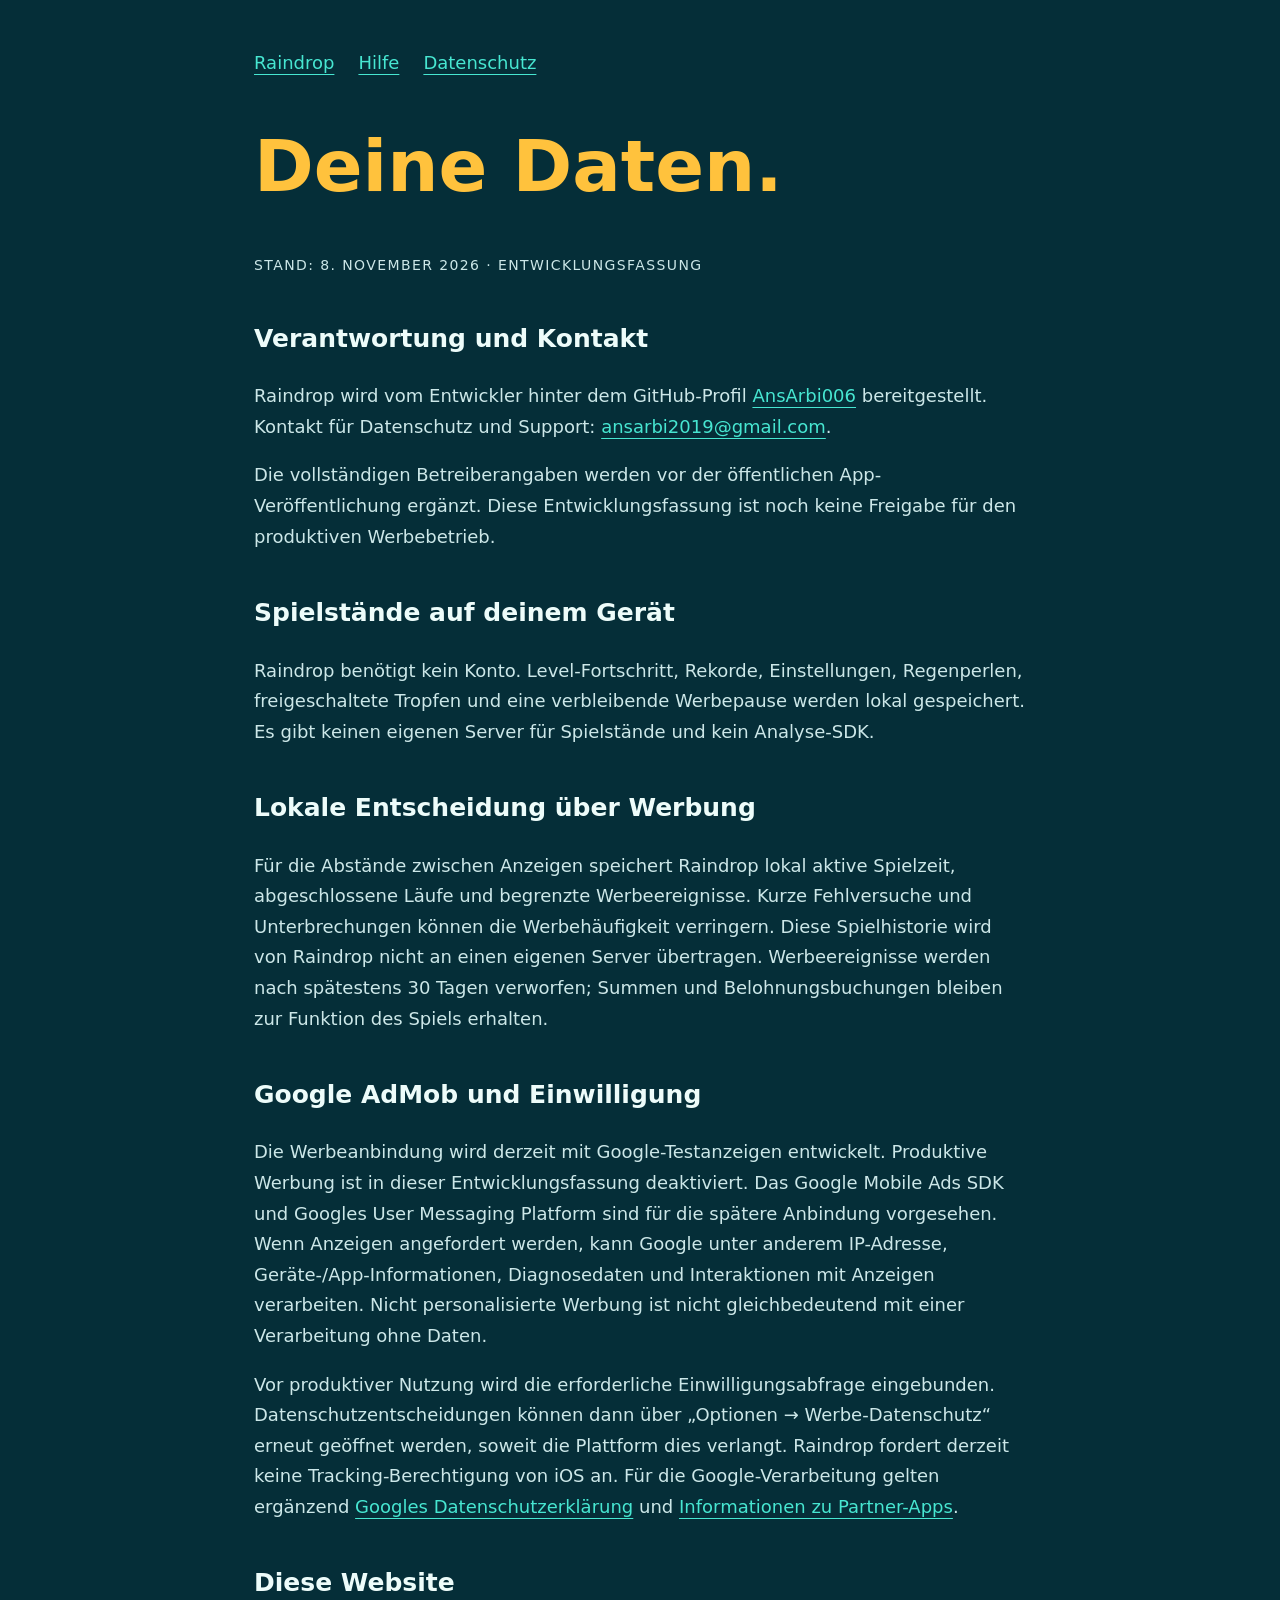
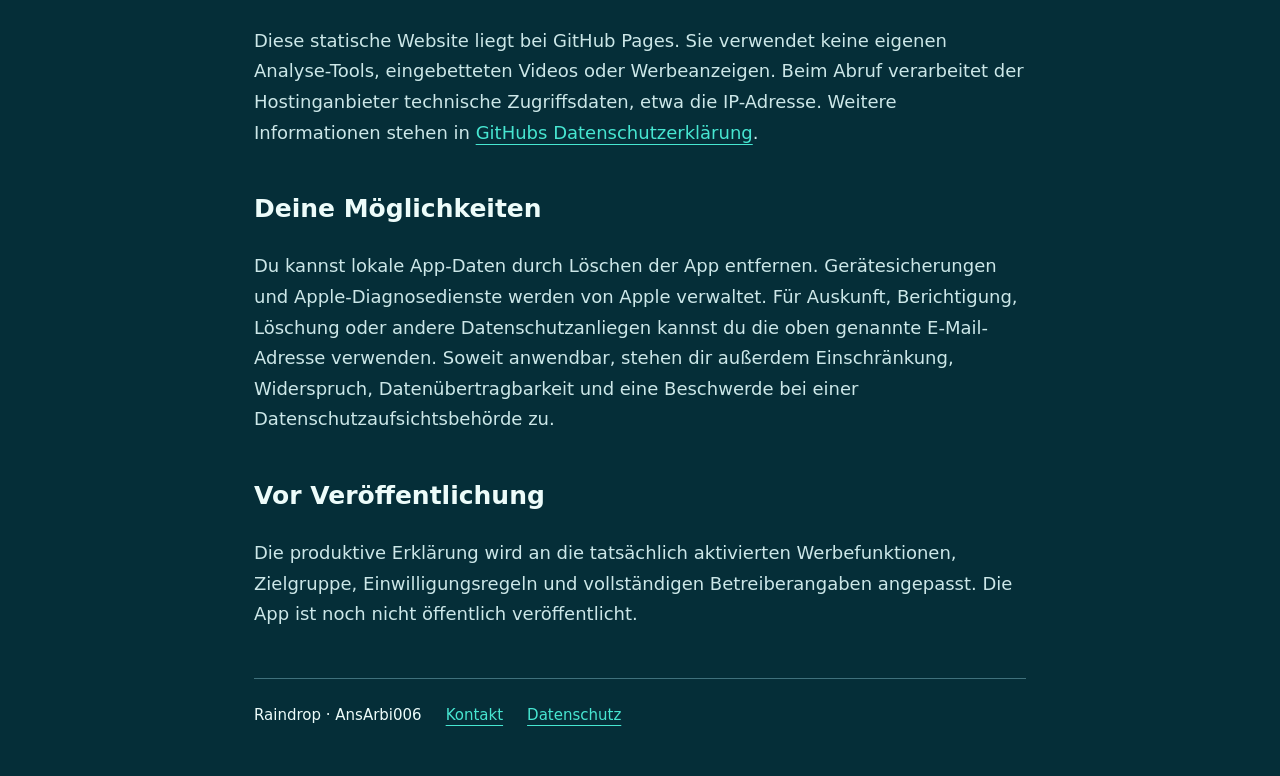
==== raindrop/privacy.html @ 7730ea32 "Add Raindrop information, support and draft privacy pages" ====
<!doctype html><html lang="de"><head><meta charset="utf-8"><meta name="viewport" content="width=device-width,initial-scale=1"><meta name="description" content="Raindrop – iPhone-Spiel. Informationen, Hilfe und Datenschutz."><title>Datenschutz · Raindrop</title><link rel="stylesheet" href="style.css"></head><body><main><nav aria-label="Navigation"><a href="./">Raindrop</a><a href="support.html">Hilfe</a><a href="privacy.html">Datenschutz</a></nav><h1>Deine Daten.</h1><p class="badge">Stand: 8. November 2026 · Entwicklungsfassung</p><h2>Verantwortung und Kontakt</h2><p>Raindrop wird vom Entwickler hinter dem GitHub-Profil <a href="https://github.com/AnsArbi006">AnsArbi006</a> bereitgestellt. Kontakt für Datenschutz und Support: <a href="mailto:ansarbi2019@gmail.com">ansarbi2019@gmail.com</a>.</p><p>Die vollständigen Betreiberangaben werden vor der öffentlichen App-Veröffentlichung ergänzt. Diese Entwicklungsfassung ist noch keine Freigabe für den produktiven Werbebetrieb.</p><h2>Spielstände auf deinem Gerät</h2><p>Raindrop benötigt kein Konto. Level-Fortschritt, Rekorde, Einstellungen, Regenperlen, freigeschaltete Tropfen und eine verbleibende Werbepause werden lokal gespeichert. Es gibt keinen eigenen Server für Spielstände und kein Analyse-SDK.</p><h2>Lokale Entscheidung über Werbung</h2><p>Für die Abstände zwischen Anzeigen speichert Raindrop lokal aktive Spielzeit, abgeschlossene Läufe und begrenzte Werbeereignisse. Kurze Fehlversuche und Unterbrechungen können die Werbehäufigkeit verringern. Diese Spielhistorie wird von Raindrop nicht an einen eigenen Server übertragen. Werbeereignisse werden nach spätestens 30 Tagen verworfen; Summen und Belohnungsbuchungen bleiben zur Funktion des Spiels erhalten.</p><h2>Google AdMob und Einwilligung</h2><p>Die Werbeanbindung wird derzeit mit Google-Testanzeigen entwickelt. Produktive Werbung ist in dieser Entwicklungsfassung deaktiviert. Das Google Mobile Ads SDK und Googles User Messaging Platform sind für die spätere Anbindung vorgesehen. Wenn Anzeigen angefordert werden, kann Google unter anderem IP-Adresse, Geräte-/App-Informationen, Diagnosedaten und Interaktionen mit Anzeigen verarbeiten. Nicht personalisierte Werbung ist nicht gleichbedeutend mit einer Verarbeitung ohne Daten.</p><p>Vor produktiver Nutzung wird die erforderliche Einwilligungsabfrage eingebunden. Datenschutzentscheidungen können dann über „Optionen → Werbe-Datenschutz“ erneut geöffnet werden, soweit die Plattform dies verlangt. Raindrop fordert derzeit keine Tracking-Berechtigung von iOS an. Für die Google-Verarbeitung gelten ergänzend <a href="https://policies.google.com/privacy">Googles Datenschutzerklärung</a> und <a href="https://policies.google.com/technologies/partner-sites">Informationen zu Partner-Apps</a>.</p><h2>Diese Website</h2><p>Diese statische Website liegt bei GitHub Pages. Sie verwendet keine eigenen Analyse-Tools, eingebetteten Videos oder Werbeanzeigen. Beim Abruf verarbeitet der Hostinganbieter technische Zugriffsdaten, etwa die IP-Adresse. Weitere Informationen stehen in <a href="https://docs.github.com/en/site-policy/privacy-policies/github-general-privacy-statement">GitHubs Datenschutzerklärung</a>.</p><h2>Deine Möglichkeiten</h2><p>Du kannst lokale App-Daten durch Löschen der App entfernen. Gerätesicherungen und Apple-Diagnosedienste werden von Apple verwaltet. Für Auskunft, Berichtigung, Löschung oder andere Datenschutzanliegen kannst du die oben genannte E-Mail-Adresse verwenden. Soweit anwendbar, stehen dir außerdem Einschränkung, Widerspruch, Datenübertragbarkeit und eine Beschwerde bei einer Datenschutzaufsichtsbehörde zu.</p><h2>Vor Veröffentlichung</h2><p>Die produktive Erklärung wird an die tatsächlich aktivierten Werbefunktionen, Zielgruppe, Einwilligungsregeln und vollständigen Betreiberangaben angepasst. Die App ist noch nicht öffentlich veröffentlicht.</p><footer><span>Raindrop · AnsArbi006</span><a href="mailto:ansarbi2019@gmail.com">Kontakt</a><a href="privacy.html">Datenschutz</a></footer></main></body></html>
---- raindrop/style.css ----
*{box-sizing:border-box}body{margin:0;background:#052e38;color:#edfcfa;font:18px/1.7 system-ui,sans-serif}main{max-width:820px;margin:auto;padding:48px 24px}nav,footer{display:flex;gap:24px;flex-wrap:wrap}a{color:#47e6d1;text-underline-offset:5px}h1{font-size:clamp(40px,8vw,72px);line-height:1.1;color:#ffc23d}h2{font-size:25px;margin-top:40px}p,li{color:#cce7e8}.hero{display:flex;align-items:center;gap:28px}.hero img{width:120px;height:120px;border-radius:28px}.badge{font-size:14px;letter-spacing:.1em;text-transform:uppercase}footer{border-top:1px solid #40717c;padding-top:24px;margin-top:48px;font-size:15px}a:focus-visible{outline:3px solid #ffc23d;outline-offset:5px}@media(max-width:460px){.hero{display:block}.hero img{width:88px;height:88px}main{padding:28px 20px}}
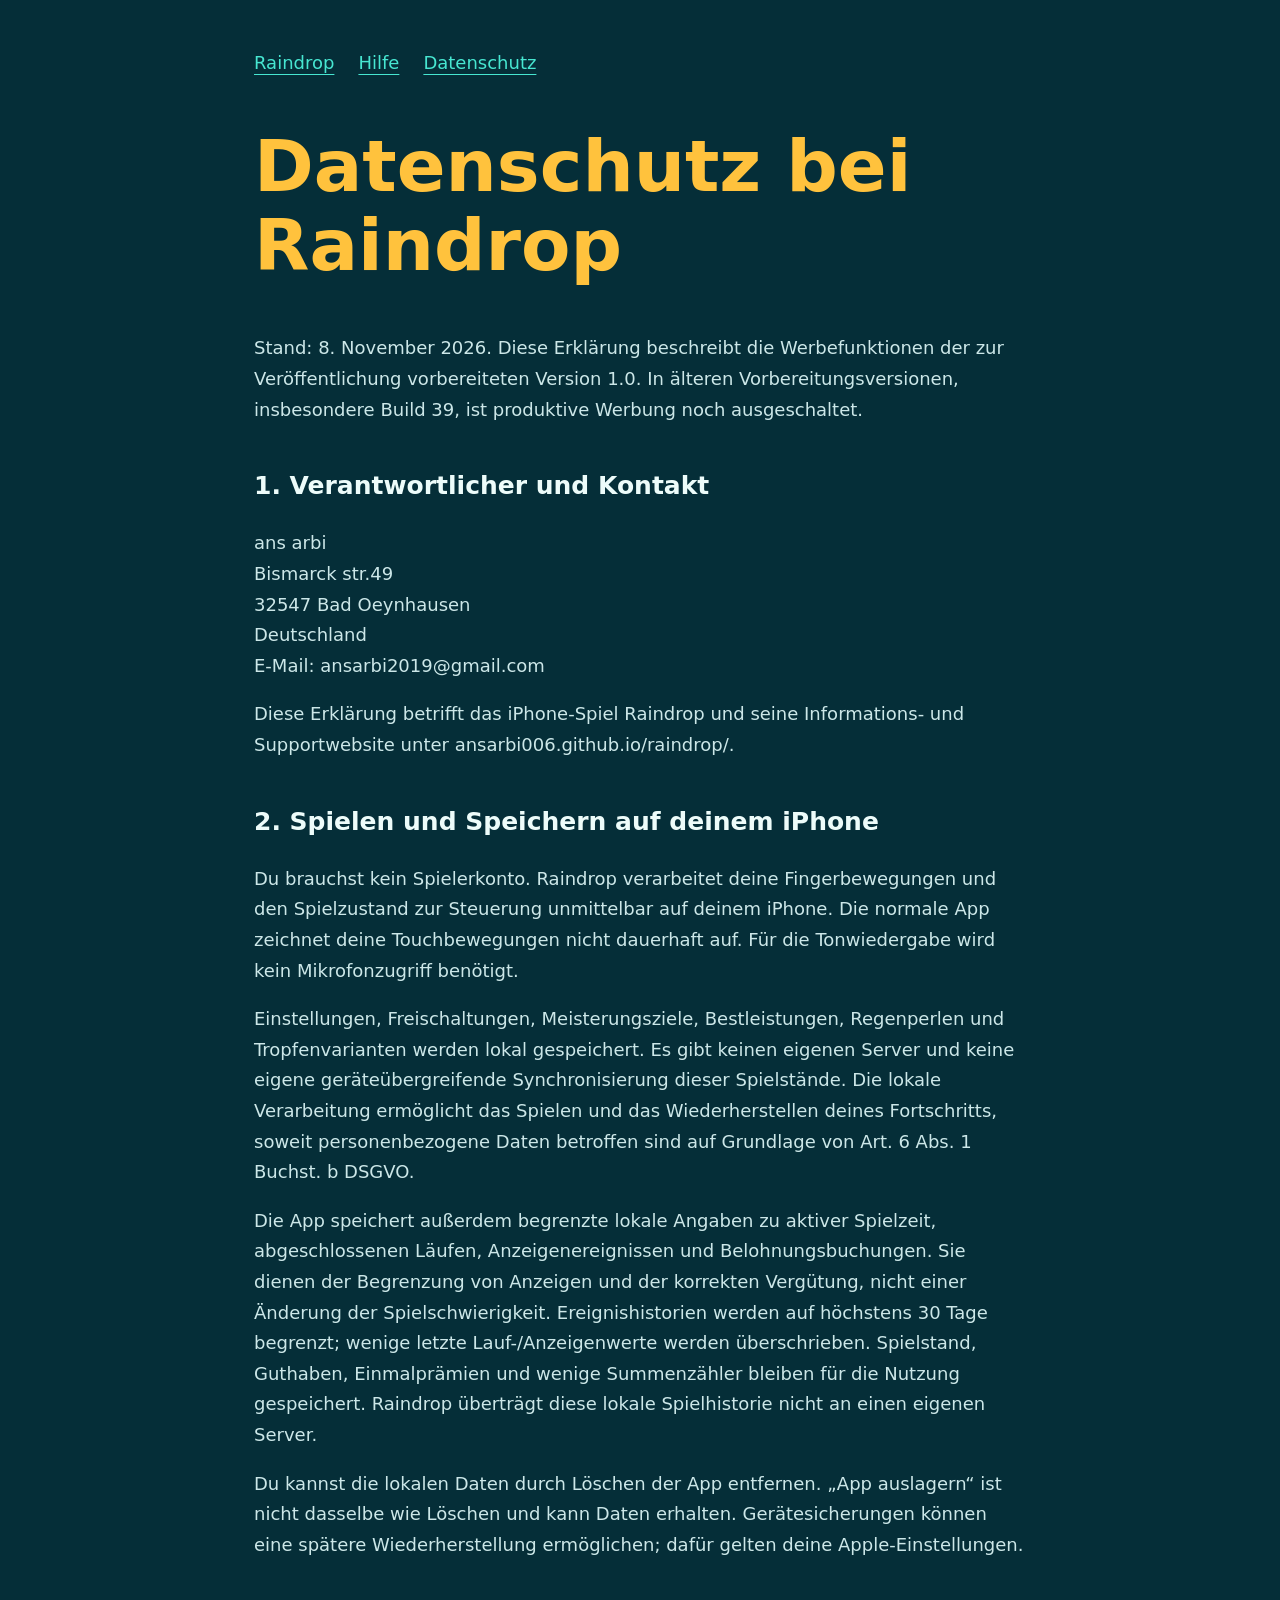
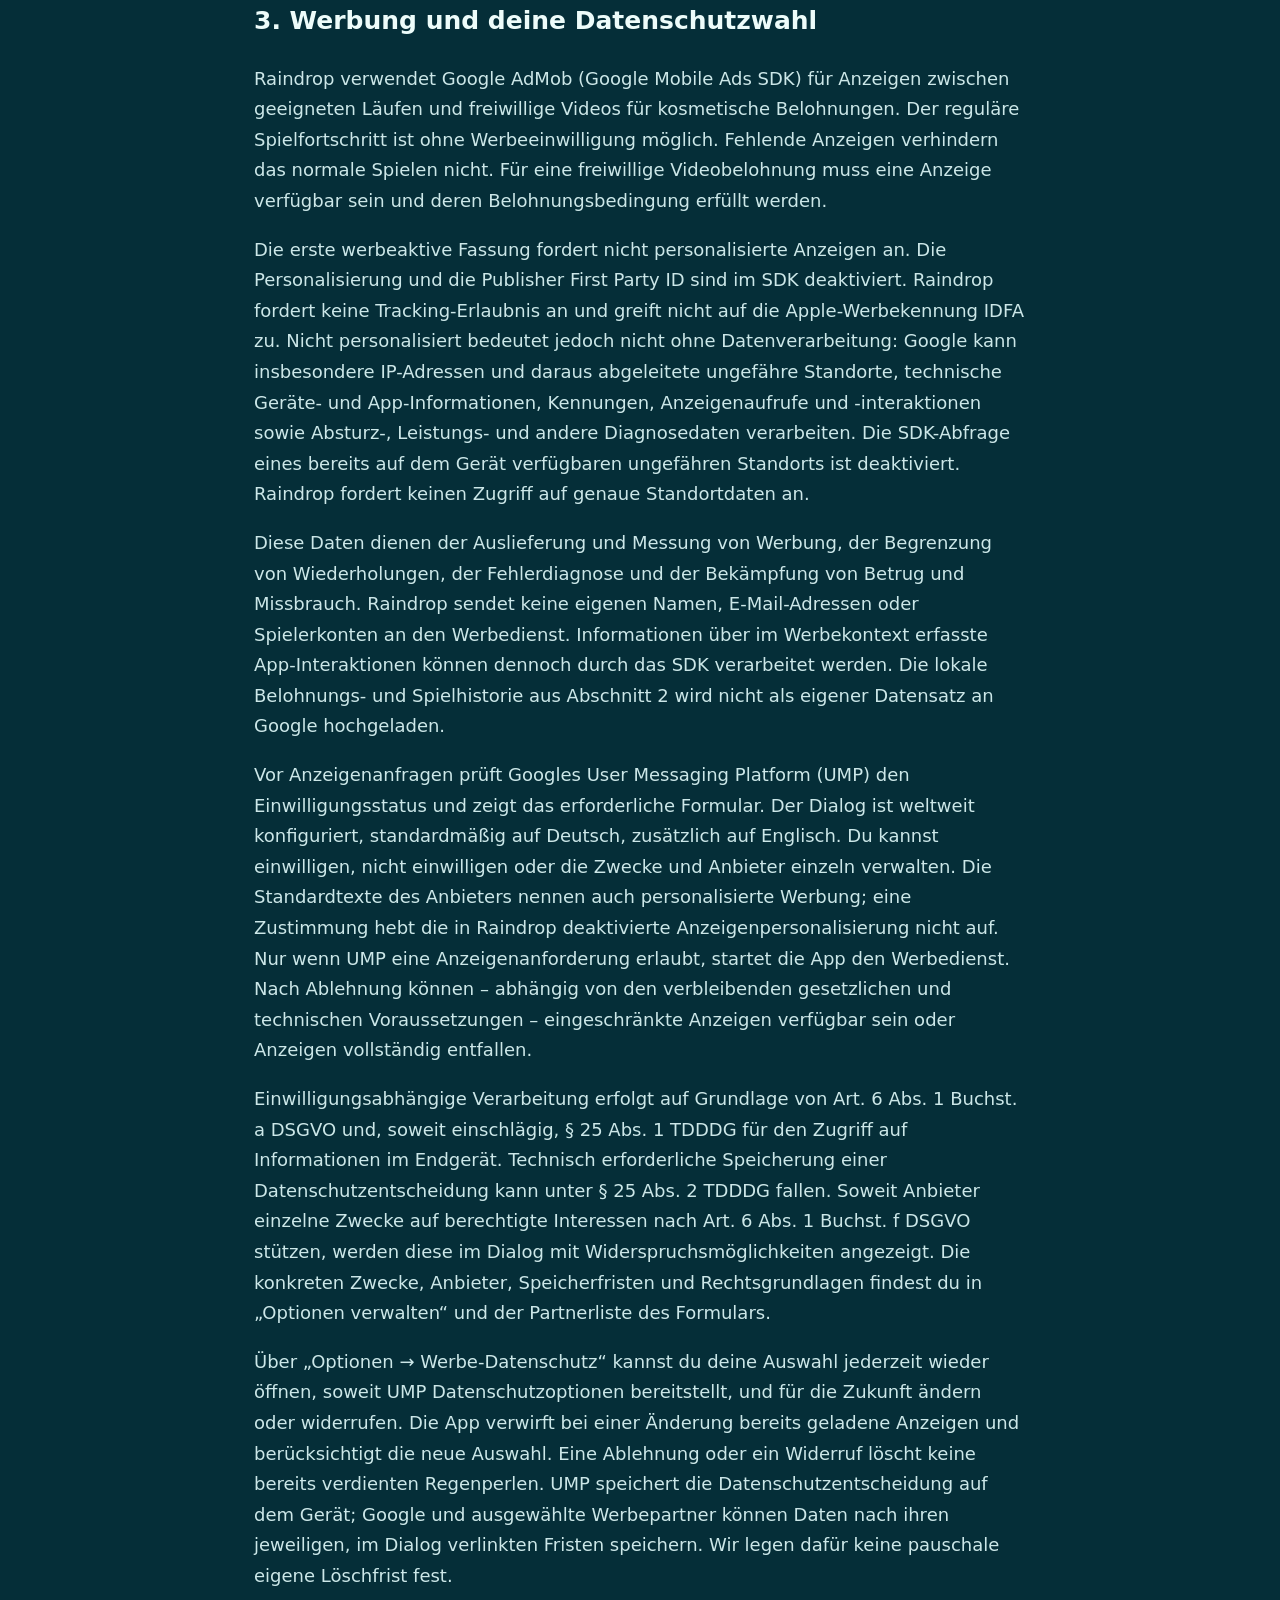
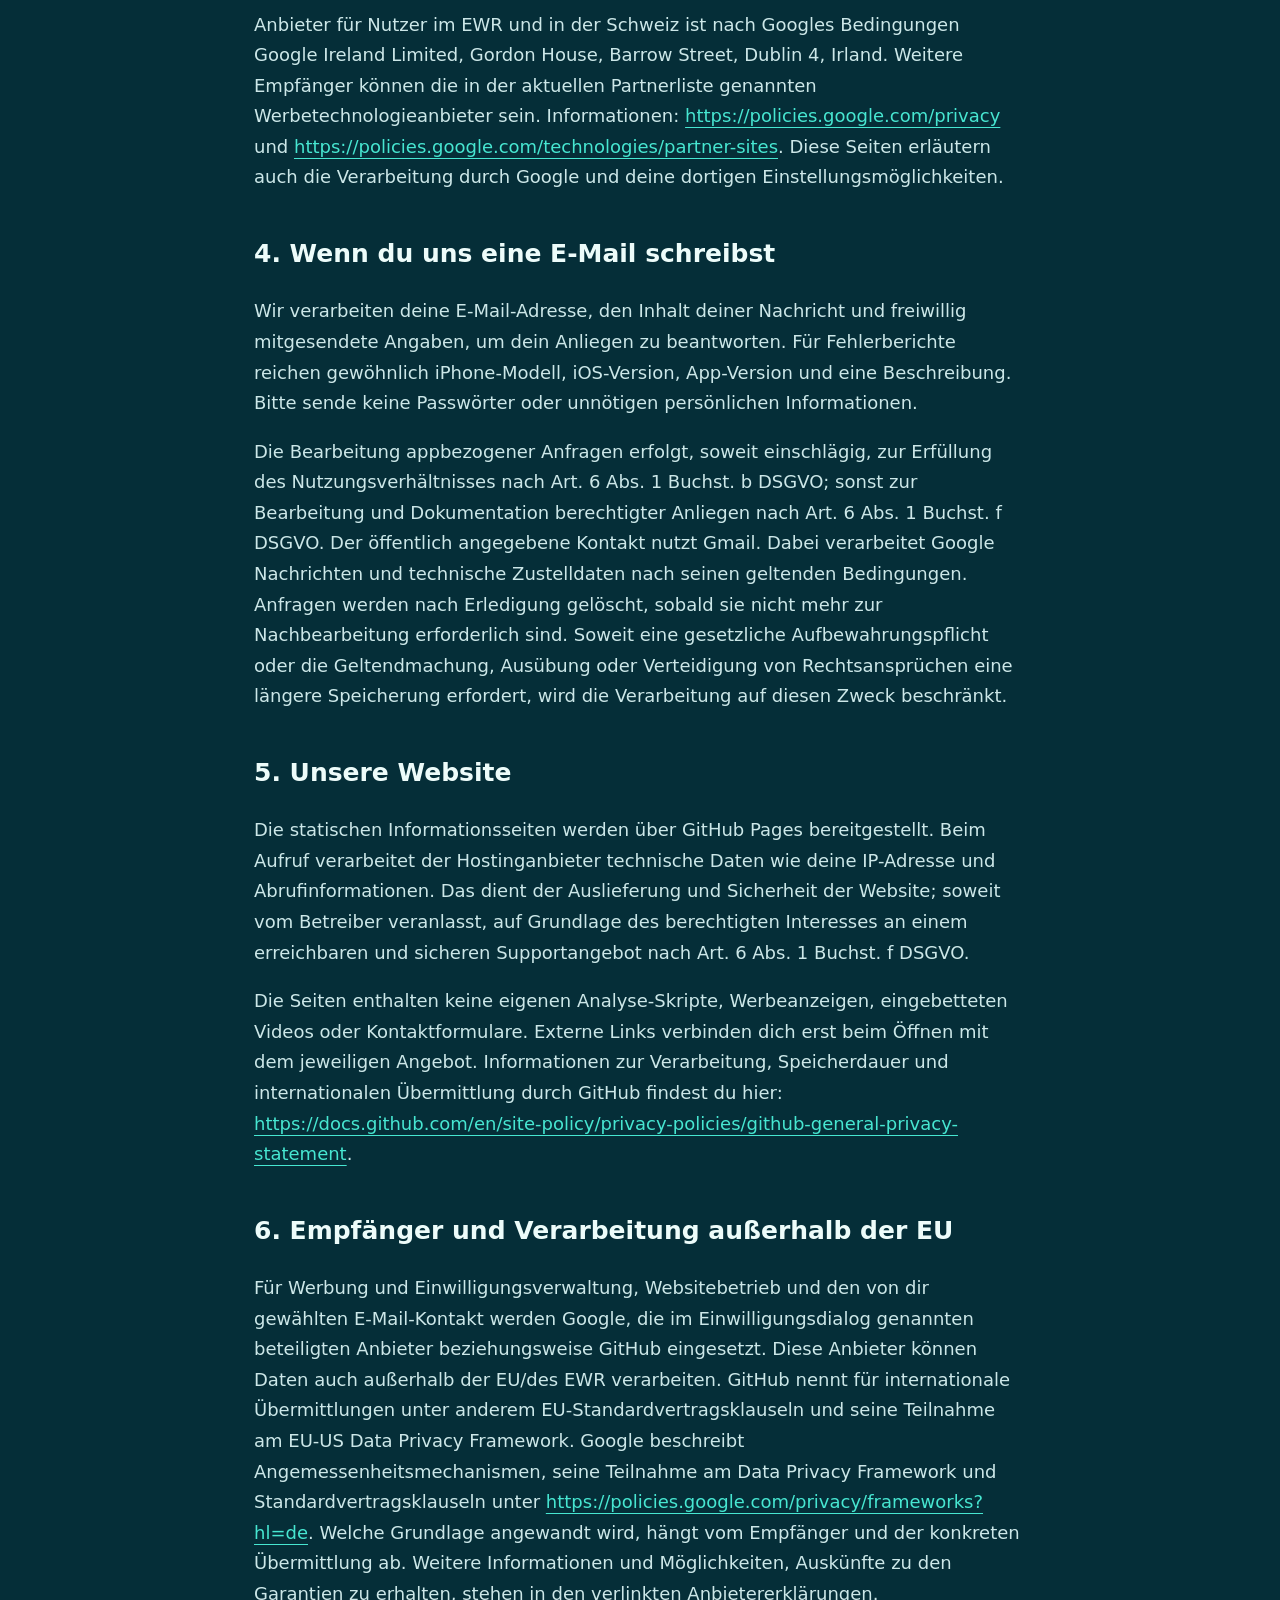
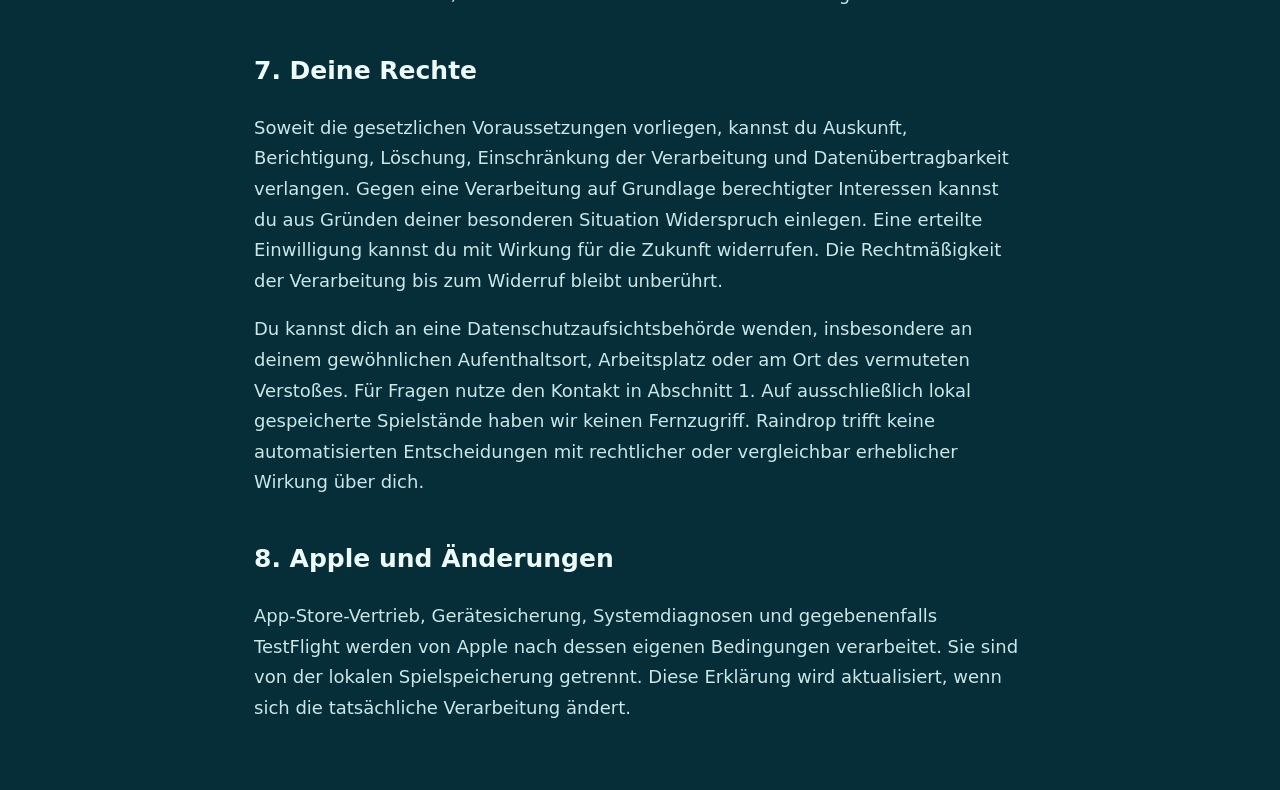
==== commit 7d6417ab: "Finalize Raindrop operator contact and advertising privacy information" ====
--- a/raindrop/privacy.html
+++ b/raindrop/privacy.html
@@ -1 +1,34 @@
-<!doctype html><html lang="de"><head><meta charset="utf-8"><meta name="viewport" content="width=device-width,initial-scale=1"><meta name="description" content="Raindrop – iPhone-Spiel. Informationen, Hilfe und Datenschutz."><title>Datenschutz · Raindrop</title><link rel="stylesheet" href="style.css"></head><body><main><nav aria-label="Navigation"><a href="./">Raindrop</a><a href="support.html">Hilfe</a><a href="privacy.html">Datenschutz</a></nav><h1>Deine Daten.</h1><p class="badge">Stand: 8. November 2026 · Entwicklungsfassung</p><h2>Verantwortung und Kontakt</h2><p>Raindrop wird vom Entwickler hinter dem GitHub-Profil <a href="https://github.com/AnsArbi006">AnsArbi006</a> bereitgestellt. Kontakt für Datenschutz und Support: <a href="mailto:ansarbi2019@gmail.com">ansarbi2019@gmail.com</a>.</p><p>Die vollständigen Betreiberangaben werden vor der öffentlichen App-Veröffentlichung ergänzt. Diese Entwicklungsfassung ist noch keine Freigabe für den produktiven Werbebetrieb.</p><h2>Spielstände auf deinem Gerät</h2><p>Raindrop benötigt kein Konto. Level-Fortschritt, Rekorde, Einstellungen, Regenperlen, freigeschaltete Tropfen und eine verbleibende Werbepause werden lokal gespeichert. Es gibt keinen eigenen Server für Spielstände und kein Analyse-SDK.</p><h2>Lokale Entscheidung über Werbung</h2><p>Für die Abstände zwischen Anzeigen speichert Raindrop lokal aktive Spielzeit, abgeschlossene Läufe und begrenzte Werbeereignisse. Kurze Fehlversuche und Unterbrechungen können die Werbehäufigkeit verringern. Diese Spielhistorie wird von Raindrop nicht an einen eigenen Server übertragen. Werbeereignisse werden nach spätestens 30 Tagen verworfen; Summen und Belohnungsbuchungen bleiben zur Funktion des Spiels erhalten.</p><h2>Google AdMob und Einwilligung</h2><p>Die Werbeanbindung wird derzeit mit Google-Testanzeigen entwickelt. Produktive Werbung ist in dieser Entwicklungsfassung deaktiviert. Das Google Mobile Ads SDK und Googles User Messaging Platform sind für die spätere Anbindung vorgesehen. Wenn Anzeigen angefordert werden, kann Google unter anderem IP-Adresse, Geräte-/App-Informationen, Diagnosedaten und Interaktionen mit Anzeigen verarbeiten. Nicht personalisierte Werbung ist nicht gleichbedeutend mit einer Verarbeitung ohne Daten.</p><p>Vor produktiver Nutzung wird die erforderliche Einwilligungsabfrage eingebunden. Datenschutzentscheidungen können dann über „Optionen → Werbe-Datenschutz“ erneut geöffnet werden, soweit die Plattform dies verlangt. Raindrop fordert derzeit keine Tracking-Berechtigung von iOS an. Für die Google-Verarbeitung gelten ergänzend <a href="https://policies.google.com/privacy">Googles Datenschutzerklärung</a> und <a href="https://policies.google.com/technologies/partner-sites">Informationen zu Partner-Apps</a>.</p><h2>Diese Website</h2><p>Diese statische Website liegt bei GitHub Pages. Sie verwendet keine eigenen Analyse-Tools, eingebetteten Videos oder Werbeanzeigen. Beim Abruf verarbeitet der Hostinganbieter technische Zugriffsdaten, etwa die IP-Adresse. Weitere Informationen stehen in <a href="https://docs.github.com/en/site-policy/privacy-policies/github-general-privacy-statement">GitHubs Datenschutzerklärung</a>.</p><h2>Deine Möglichkeiten</h2><p>Du kannst lokale App-Daten durch Löschen der App entfernen. Gerätesicherungen und Apple-Diagnosedienste werden von Apple verwaltet. Für Auskunft, Berichtigung, Löschung oder andere Datenschutzanliegen kannst du die oben genannte E-Mail-Adresse verwenden. Soweit anwendbar, stehen dir außerdem Einschränkung, Widerspruch, Datenübertragbarkeit und eine Beschwerde bei einer Datenschutzaufsichtsbehörde zu.</p><h2>Vor Veröffentlichung</h2><p>Die produktive Erklärung wird an die tatsächlich aktivierten Werbefunktionen, Zielgruppe, Einwilligungsregeln und vollständigen Betreiberangaben angepasst. Die App ist noch nicht öffentlich veröffentlicht.</p><footer><span>Raindrop · AnsArbi006</span><a href="mailto:ansarbi2019@gmail.com">Kontakt</a><a href="privacy.html">Datenschutz</a></footer></main></body></html>+<!doctype html>
+<html lang="de"><head><meta charset="utf-8"><meta name="viewport" content="width=device-width,initial-scale=1"><title>Datenschutz · Raindrop</title><link rel="stylesheet" href="style.css"></head><body><main><nav aria-label="Navigation"><a href="./">Raindrop</a><a href="support.html">Hilfe</a><a href="privacy.html">Datenschutz</a></nav>
+<h1>Datenschutz bei Raindrop</h1>
+<p>Stand: 8. November 2026. Diese Erklärung beschreibt die Werbefunktionen der zur Veröffentlichung vorbereiteten Version 1.0. In älteren Vorbereitungsversionen, insbesondere Build 39, ist produktive Werbung noch ausgeschaltet.</p>
+<h2>1. Verantwortlicher und Kontakt</h2>
+<p>ans arbi<br>Bismarck str.49<br>32547 Bad Oeynhausen<br>Deutschland<br>E-Mail: ansarbi2019@gmail.com</p>
+<p>Diese Erklärung betrifft das iPhone-Spiel Raindrop und seine Informations- und Supportwebsite unter ansarbi006.github.io/raindrop/.</p>
+<h2>2. Spielen und Speichern auf deinem iPhone</h2>
+<p>Du brauchst kein Spielerkonto. Raindrop verarbeitet deine Fingerbewegungen und den Spielzustand zur Steuerung unmittelbar auf deinem iPhone. Die normale App zeichnet deine Touchbewegungen nicht dauerhaft auf. Für die Tonwiedergabe wird kein Mikrofonzugriff benötigt.</p>
+<p>Einstellungen, Freischaltungen, Meisterungsziele, Bestleistungen, Regenperlen und Tropfenvarianten werden lokal gespeichert. Es gibt keinen eigenen Server und keine eigene geräteübergreifende Synchronisierung dieser Spielstände. Die lokale Verarbeitung ermöglicht das Spielen und das Wiederherstellen deines Fortschritts, soweit personenbezogene Daten betroffen sind auf Grundlage von Art. 6 Abs. 1 Buchst. b DSGVO.</p>
+<p>Die App speichert außerdem begrenzte lokale Angaben zu aktiver Spielzeit, abgeschlossenen Läufen, Anzeigenereignissen und Belohnungsbuchungen. Sie dienen der Begrenzung von Anzeigen und der korrekten Vergütung, nicht einer Änderung der Spielschwierigkeit. Ereignishistorien werden auf höchstens 30 Tage begrenzt; wenige letzte Lauf-/Anzeigenwerte werden überschrieben. Spielstand, Guthaben, Einmalprämien und wenige Summenzähler bleiben für die Nutzung gespeichert. Raindrop überträgt diese lokale Spielhistorie nicht an einen eigenen Server.</p>
+<p>Du kannst die lokalen Daten durch Löschen der App entfernen. „App auslagern“ ist nicht dasselbe wie Löschen und kann Daten erhalten. Gerätesicherungen können eine spätere Wiederherstellung ermöglichen; dafür gelten deine Apple-Einstellungen.</p>
+<h2>3. Werbung und deine Datenschutzwahl</h2>
+<p>Raindrop verwendet Google AdMob (Google Mobile Ads SDK) für Anzeigen zwischen geeigneten Läufen und freiwillige Videos für kosmetische Belohnungen. Der reguläre Spielfortschritt ist ohne Werbeeinwilligung möglich. Fehlende Anzeigen verhindern das normale Spielen nicht. Für eine freiwillige Videobelohnung muss eine Anzeige verfügbar sein und deren Belohnungsbedingung erfüllt werden.</p>
+<p>Die erste werbeaktive Fassung fordert nicht personalisierte Anzeigen an. Die Personalisierung und die Publisher First Party ID sind im SDK deaktiviert. Raindrop fordert keine Tracking-Erlaubnis an und greift nicht auf die Apple-Werbekennung IDFA zu. Nicht personalisiert bedeutet jedoch nicht ohne Datenverarbeitung: Google kann insbesondere IP-Adressen und daraus abgeleitete ungefähre Standorte, technische Geräte- und App-Informationen, Kennungen, Anzeigenaufrufe und -interaktionen sowie Absturz-, Leistungs- und andere Diagnosedaten verarbeiten. Die SDK-Abfrage eines bereits auf dem Gerät verfügbaren ungefähren Standorts ist deaktiviert. Raindrop fordert keinen Zugriff auf genaue Standortdaten an.</p>
+<p>Diese Daten dienen der Auslieferung und Messung von Werbung, der Begrenzung von Wiederholungen, der Fehlerdiagnose und der Bekämpfung von Betrug und Missbrauch. Raindrop sendet keine eigenen Namen, E-Mail-Adressen oder Spielerkonten an den Werbedienst. Informationen über im Werbekontext erfasste App-Interaktionen können dennoch durch das SDK verarbeitet werden. Die lokale Belohnungs- und Spielhistorie aus Abschnitt 2 wird nicht als eigener Datensatz an Google hochgeladen.</p>
+<p>Vor Anzeigenanfragen prüft Googles User Messaging Platform (UMP) den Einwilligungsstatus und zeigt das erforderliche Formular. Der Dialog ist weltweit konfiguriert, standardmäßig auf Deutsch, zusätzlich auf Englisch. Du kannst einwilligen, nicht einwilligen oder die Zwecke und Anbieter einzeln verwalten. Die Standardtexte des Anbieters nennen auch personalisierte Werbung; eine Zustimmung hebt die in Raindrop deaktivierte Anzeigenpersonalisierung nicht auf. Nur wenn UMP eine Anzeigenanforderung erlaubt, startet die App den Werbedienst. Nach Ablehnung können – abhängig von den verbleibenden gesetzlichen und technischen Voraussetzungen – eingeschränkte Anzeigen verfügbar sein oder Anzeigen vollständig entfallen.</p>
+<p>Einwilligungsabhängige Verarbeitung erfolgt auf Grundlage von Art. 6 Abs. 1 Buchst. a DSGVO und, soweit einschlägig, § 25 Abs. 1 TDDDG für den Zugriff auf Informationen im Endgerät. Technisch erforderliche Speicherung einer Datenschutzentscheidung kann unter § 25 Abs. 2 TDDDG fallen. Soweit Anbieter einzelne Zwecke auf berechtigte Interessen nach Art. 6 Abs. 1 Buchst. f DSGVO stützen, werden diese im Dialog mit Widerspruchsmöglichkeiten angezeigt. Die konkreten Zwecke, Anbieter, Speicherfristen und Rechtsgrundlagen findest du in „Optionen verwalten“ und der Partnerliste des Formulars.</p>
+<p>Über „Optionen → Werbe-Datenschutz“ kannst du deine Auswahl jederzeit wieder öffnen, soweit UMP Datenschutzoptionen bereitstellt, und für die Zukunft ändern oder widerrufen. Die App verwirft bei einer Änderung bereits geladene Anzeigen und berücksichtigt die neue Auswahl. Eine Ablehnung oder ein Widerruf löscht keine bereits verdienten Regenperlen. UMP speichert die Datenschutzentscheidung auf dem Gerät; Google und ausgewählte Werbepartner können Daten nach ihren jeweiligen, im Dialog verlinkten Fristen speichern. Wir legen dafür keine pauschale eigene Löschfrist fest.</p>
+<p>Anbieter für Nutzer im EWR und in der Schweiz ist nach Googles Bedingungen Google Ireland Limited, Gordon House, Barrow Street, Dublin 4, Irland. Weitere Empfänger können die in der aktuellen Partnerliste genannten Werbetechnologieanbieter sein. Informationen: <a href="https://policies.google.com/privacy">https://policies.google.com/privacy</a> und <a href="https://policies.google.com/technologies/partner-sites">https://policies.google.com/technologies/partner-sites</a>. Diese Seiten erläutern auch die Verarbeitung durch Google und deine dortigen Einstellungsmöglichkeiten.</p>
+<h2>4. Wenn du uns eine E-Mail schreibst</h2>
+<p>Wir verarbeiten deine E-Mail-Adresse, den Inhalt deiner Nachricht und freiwillig mitgesendete Angaben, um dein Anliegen zu beantworten. Für Fehlerberichte reichen gewöhnlich iPhone-Modell, iOS-Version, App-Version und eine Beschreibung. Bitte sende keine Passwörter oder unnötigen persönlichen Informationen.</p>
+<p>Die Bearbeitung appbezogener Anfragen erfolgt, soweit einschlägig, zur Erfüllung des Nutzungsverhältnisses nach Art. 6 Abs. 1 Buchst. b DSGVO; sonst zur Bearbeitung und Dokumentation berechtigter Anliegen nach Art. 6 Abs. 1 Buchst. f DSGVO. Der öffentlich angegebene Kontakt nutzt Gmail. Dabei verarbeitet Google Nachrichten und technische Zustelldaten nach seinen geltenden Bedingungen. Anfragen werden nach Erledigung gelöscht, sobald sie nicht mehr zur Nachbearbeitung erforderlich sind. Soweit eine gesetzliche Aufbewahrungspflicht oder die Geltendmachung, Ausübung oder Verteidigung von Rechtsansprüchen eine längere Speicherung erfordert, wird die Verarbeitung auf diesen Zweck beschränkt.</p>
+<h2>5. Unsere Website</h2>
+<p>Die statischen Informationsseiten werden über GitHub Pages bereitgestellt. Beim Aufruf verarbeitet der Hostinganbieter technische Daten wie deine IP-Adresse und Abrufinformationen. Das dient der Auslieferung und Sicherheit der Website; soweit vom Betreiber veranlasst, auf Grundlage des berechtigten Interesses an einem erreichbaren und sicheren Supportangebot nach Art. 6 Abs. 1 Buchst. f DSGVO.</p>
+<p>Die Seiten enthalten keine eigenen Analyse-Skripte, Werbeanzeigen, eingebetteten Videos oder Kontaktformulare. Externe Links verbinden dich erst beim Öffnen mit dem jeweiligen Angebot. Informationen zur Verarbeitung, Speicherdauer und internationalen Übermittlung durch GitHub findest du hier: <a href="https://docs.github.com/en/site-policy/privacy-policies/github-general-privacy-statement">https://docs.github.com/en/site-policy/privacy-policies/github-general-privacy-statement</a>.</p>
+<h2>6. Empfänger und Verarbeitung außerhalb der EU</h2>
+<p>Für Werbung und Einwilligungsverwaltung, Websitebetrieb und den von dir gewählten E-Mail-Kontakt werden Google, die im Einwilligungsdialog genannten beteiligten Anbieter beziehungsweise GitHub eingesetzt. Diese Anbieter können Daten auch außerhalb der EU/des EWR verarbeiten. GitHub nennt für internationale Übermittlungen unter anderem EU-Standardvertragsklauseln und seine Teilnahme am EU-US Data Privacy Framework. Google beschreibt Angemessenheitsmechanismen, seine Teilnahme am Data Privacy Framework und Standardvertragsklauseln unter <a href="https://policies.google.com/privacy/frameworks?hl=de">https://policies.google.com/privacy/frameworks?hl=de</a>. Welche Grundlage angewandt wird, hängt vom Empfänger und der konkreten Übermittlung ab. Weitere Informationen und Möglichkeiten, Auskünfte zu den Garantien zu erhalten, stehen in den verlinkten Anbietererklärungen.</p>
+<h2>7. Deine Rechte</h2>
+<p>Soweit die gesetzlichen Voraussetzungen vorliegen, kannst du Auskunft, Berichtigung, Löschung, Einschränkung der Verarbeitung und Datenübertragbarkeit verlangen. Gegen eine Verarbeitung auf Grundlage berechtigter Interessen kannst du aus Gründen deiner besonderen Situation Widerspruch einlegen. Eine erteilte Einwilligung kannst du mit Wirkung für die Zukunft widerrufen. Die Rechtmäßigkeit der Verarbeitung bis zum Widerruf bleibt unberührt.</p>
+<p>Du kannst dich an eine Datenschutzaufsichtsbehörde wenden, insbesondere an deinem gewöhnlichen Aufenthaltsort, Arbeitsplatz oder am Ort des vermuteten Verstoßes. Für Fragen nutze den Kontakt in Abschnitt 1. Auf ausschließlich lokal gespeicherte Spielstände haben wir keinen Fernzugriff. Raindrop trifft keine automatisierten Entscheidungen mit rechtlicher oder vergleichbar erheblicher Wirkung über dich.</p>
+<h2>8. Apple und Änderungen</h2>
+<p>App-Store-Vertrieb, Gerätesicherung, Systemdiagnosen und gegebenenfalls TestFlight werden von Apple nach dessen eigenen Bedingungen verarbeitet. Sie sind von der lokalen Spielspeicherung getrennt. Diese Erklärung wird aktualisiert, wenn sich die tatsächliche Verarbeitung ändert.</p>
+</main></body></html>
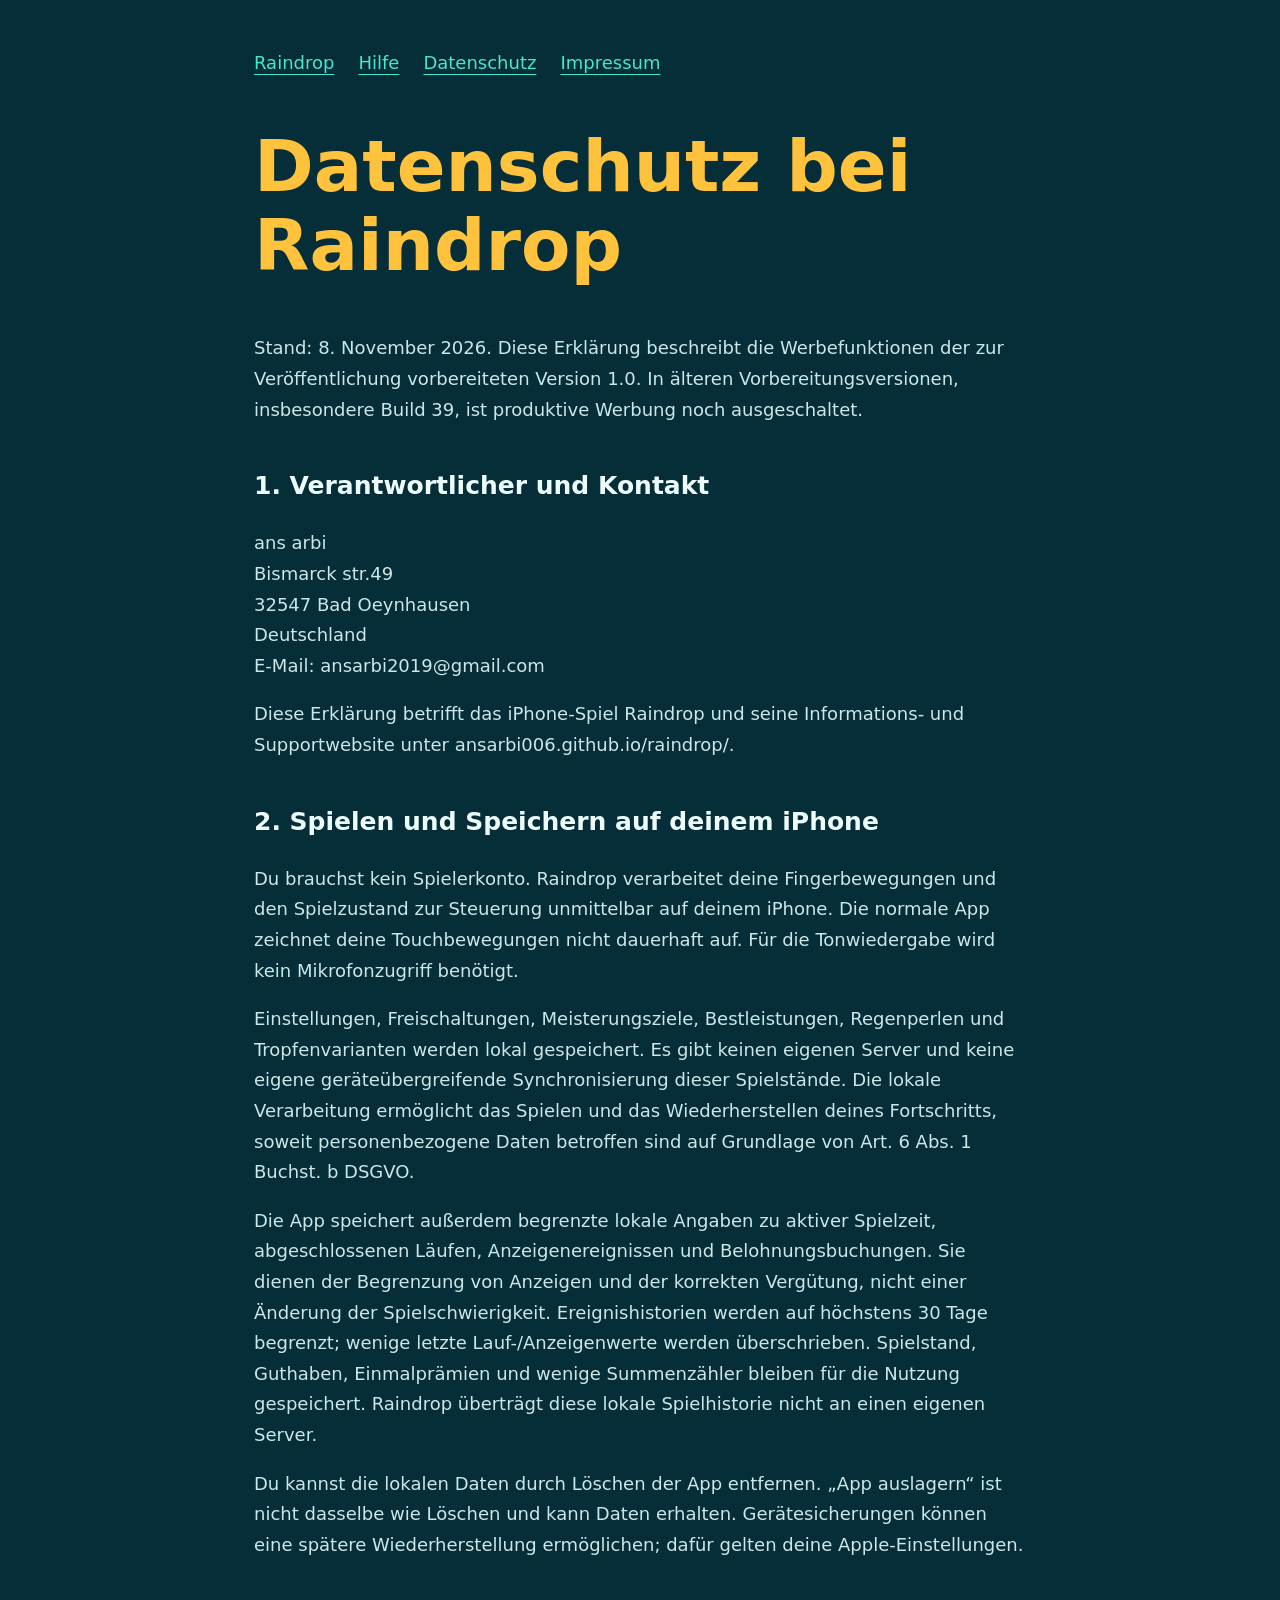
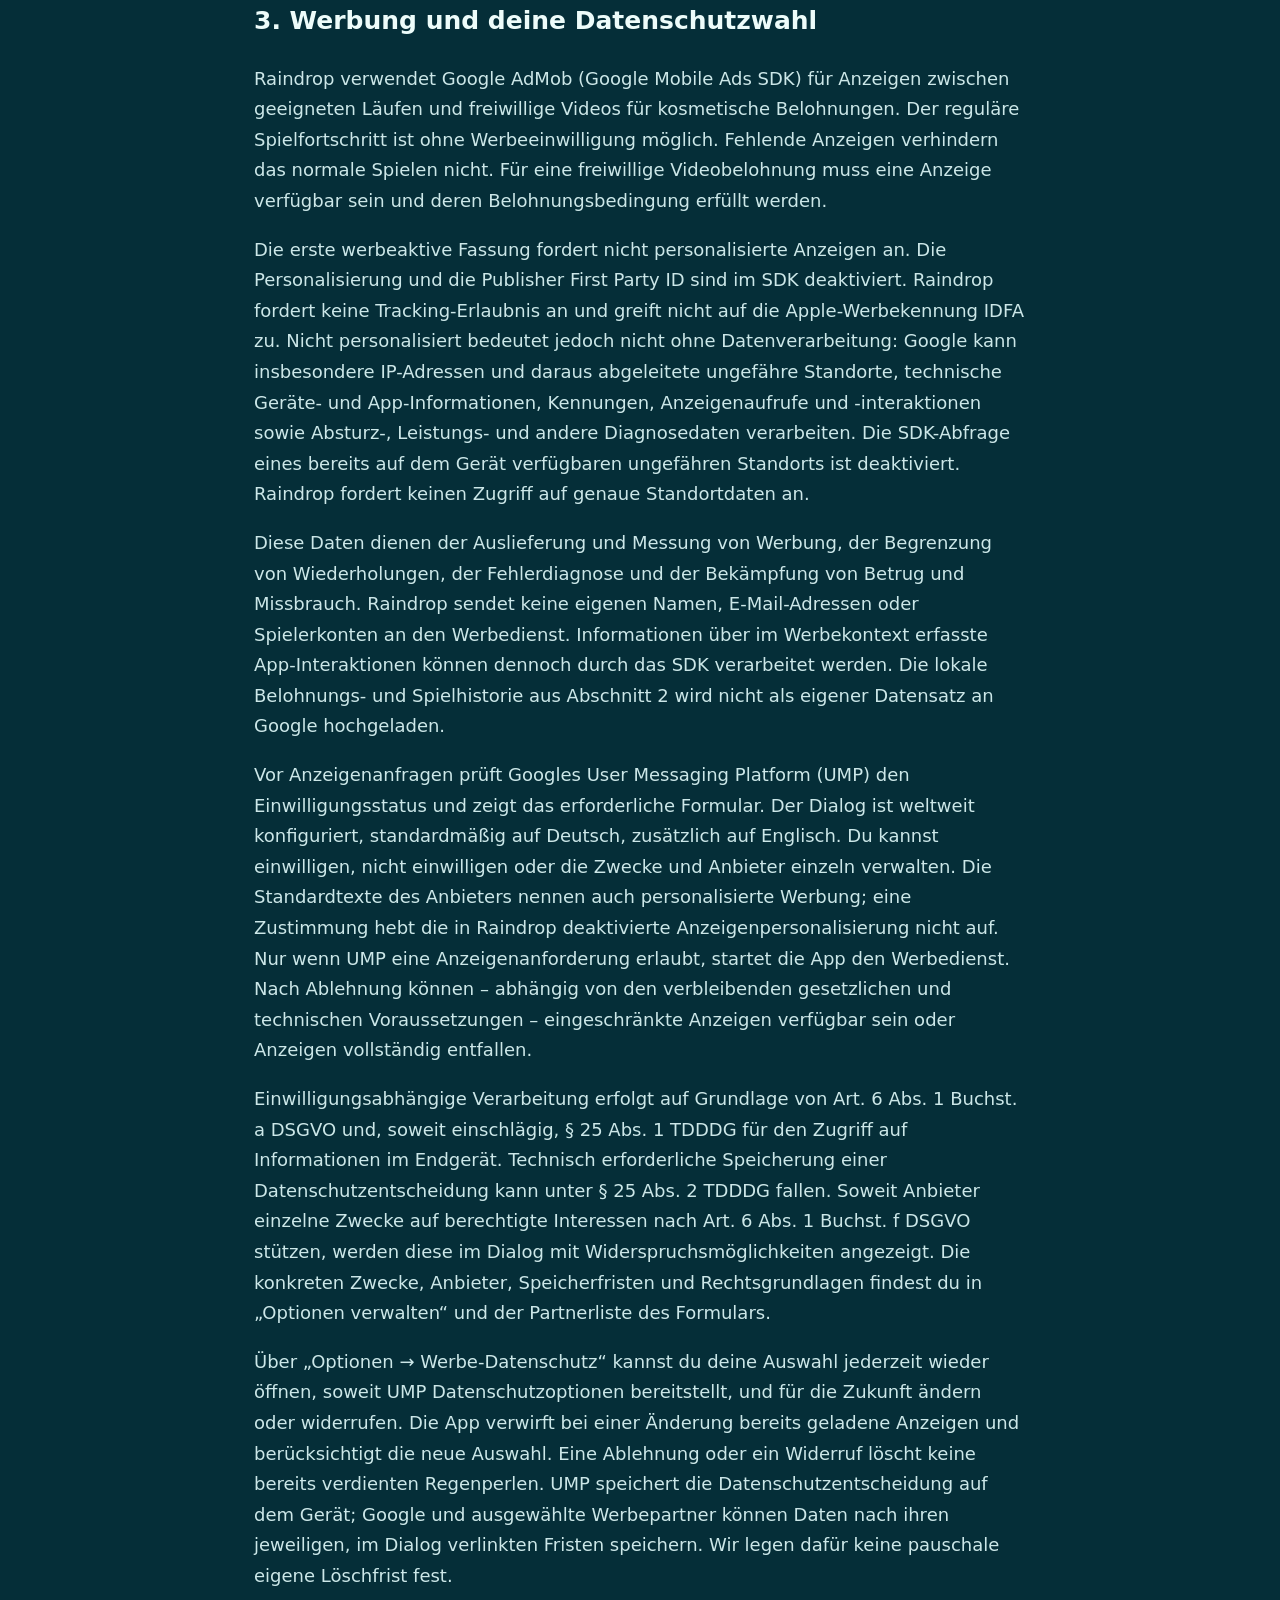
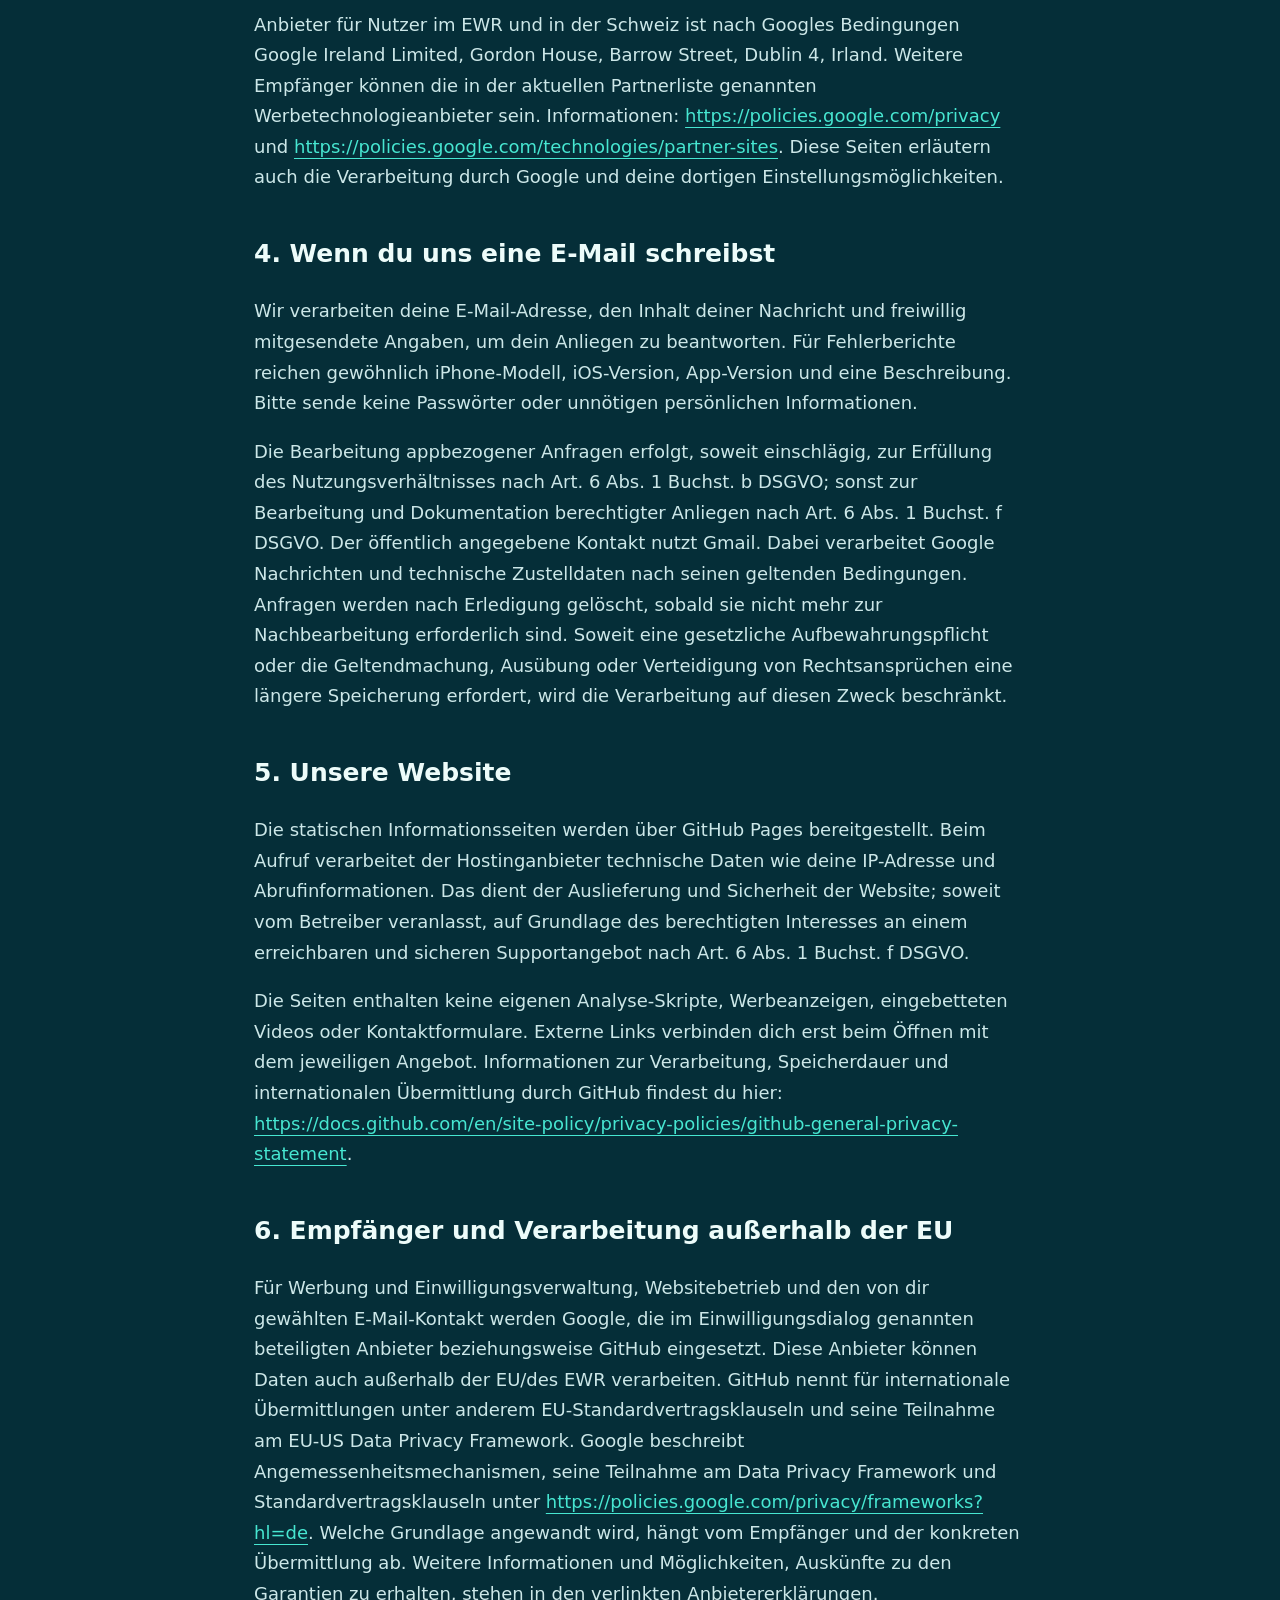
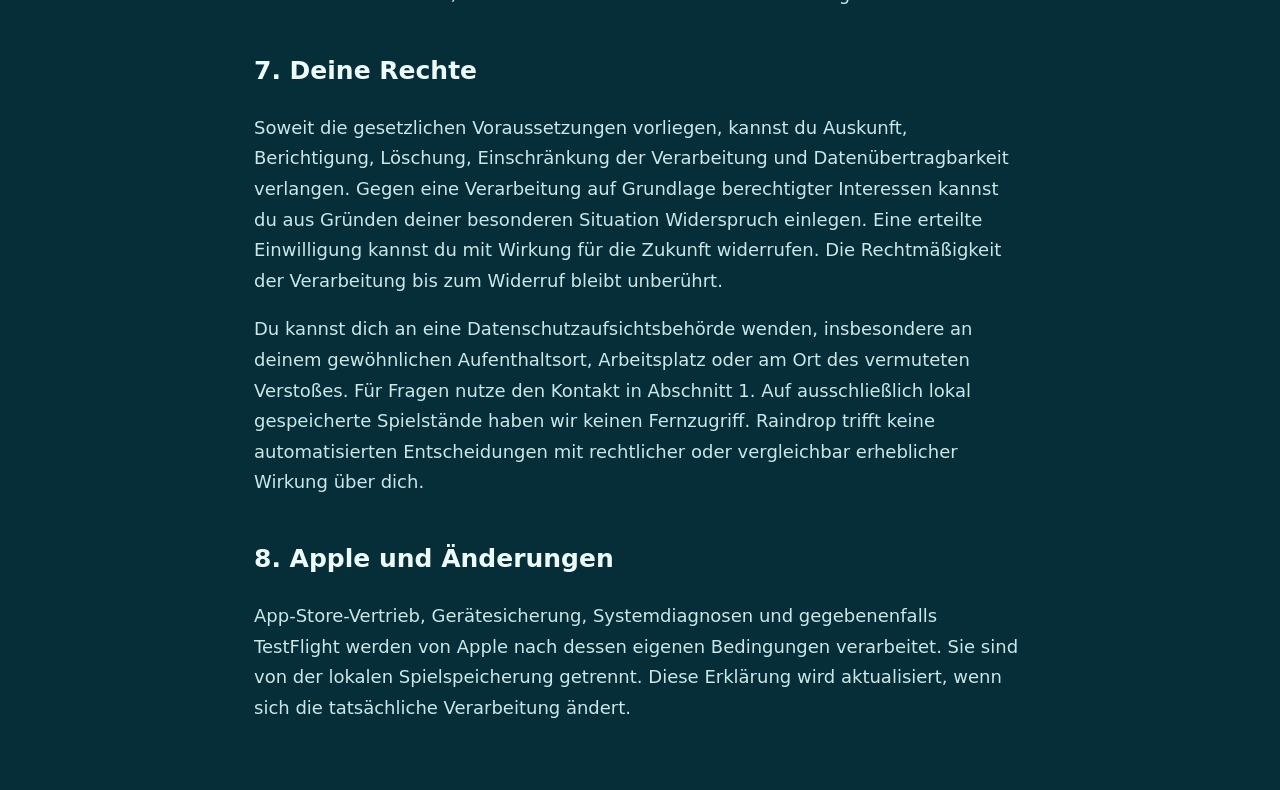
==== commit 242325f3: "Add directly accessible Raindrop operator information" ====
--- a/raindrop/privacy.html
+++ b/raindrop/privacy.html
@@ -1,5 +1,5 @@
 <!doctype html>
-<html lang="de"><head><meta charset="utf-8"><meta name="viewport" content="width=device-width,initial-scale=1"><title>Datenschutz · Raindrop</title><link rel="stylesheet" href="style.css"></head><body><main><nav aria-label="Navigation"><a href="./">Raindrop</a><a href="support.html">Hilfe</a><a href="privacy.html">Datenschutz</a></nav>
+<html lang="de"><head><meta charset="utf-8"><meta name="viewport" content="width=device-width,initial-scale=1"><title>Datenschutz · Raindrop</title><link rel="stylesheet" href="style.css"></head><body><main><nav aria-label="Navigation"><a href="./">Raindrop</a><a href="support.html">Hilfe</a><a href="privacy.html">Datenschutz</a><a href="impressum.html">Impressum</a></nav>
 <h1>Datenschutz bei Raindrop</h1>
 <p>Stand: 8. November 2026. Diese Erklärung beschreibt die Werbefunktionen der zur Veröffentlichung vorbereiteten Version 1.0. In älteren Vorbereitungsversionen, insbesondere Build 39, ist produktive Werbung noch ausgeschaltet.</p>
 <h2>1. Verantwortlicher und Kontakt</h2>
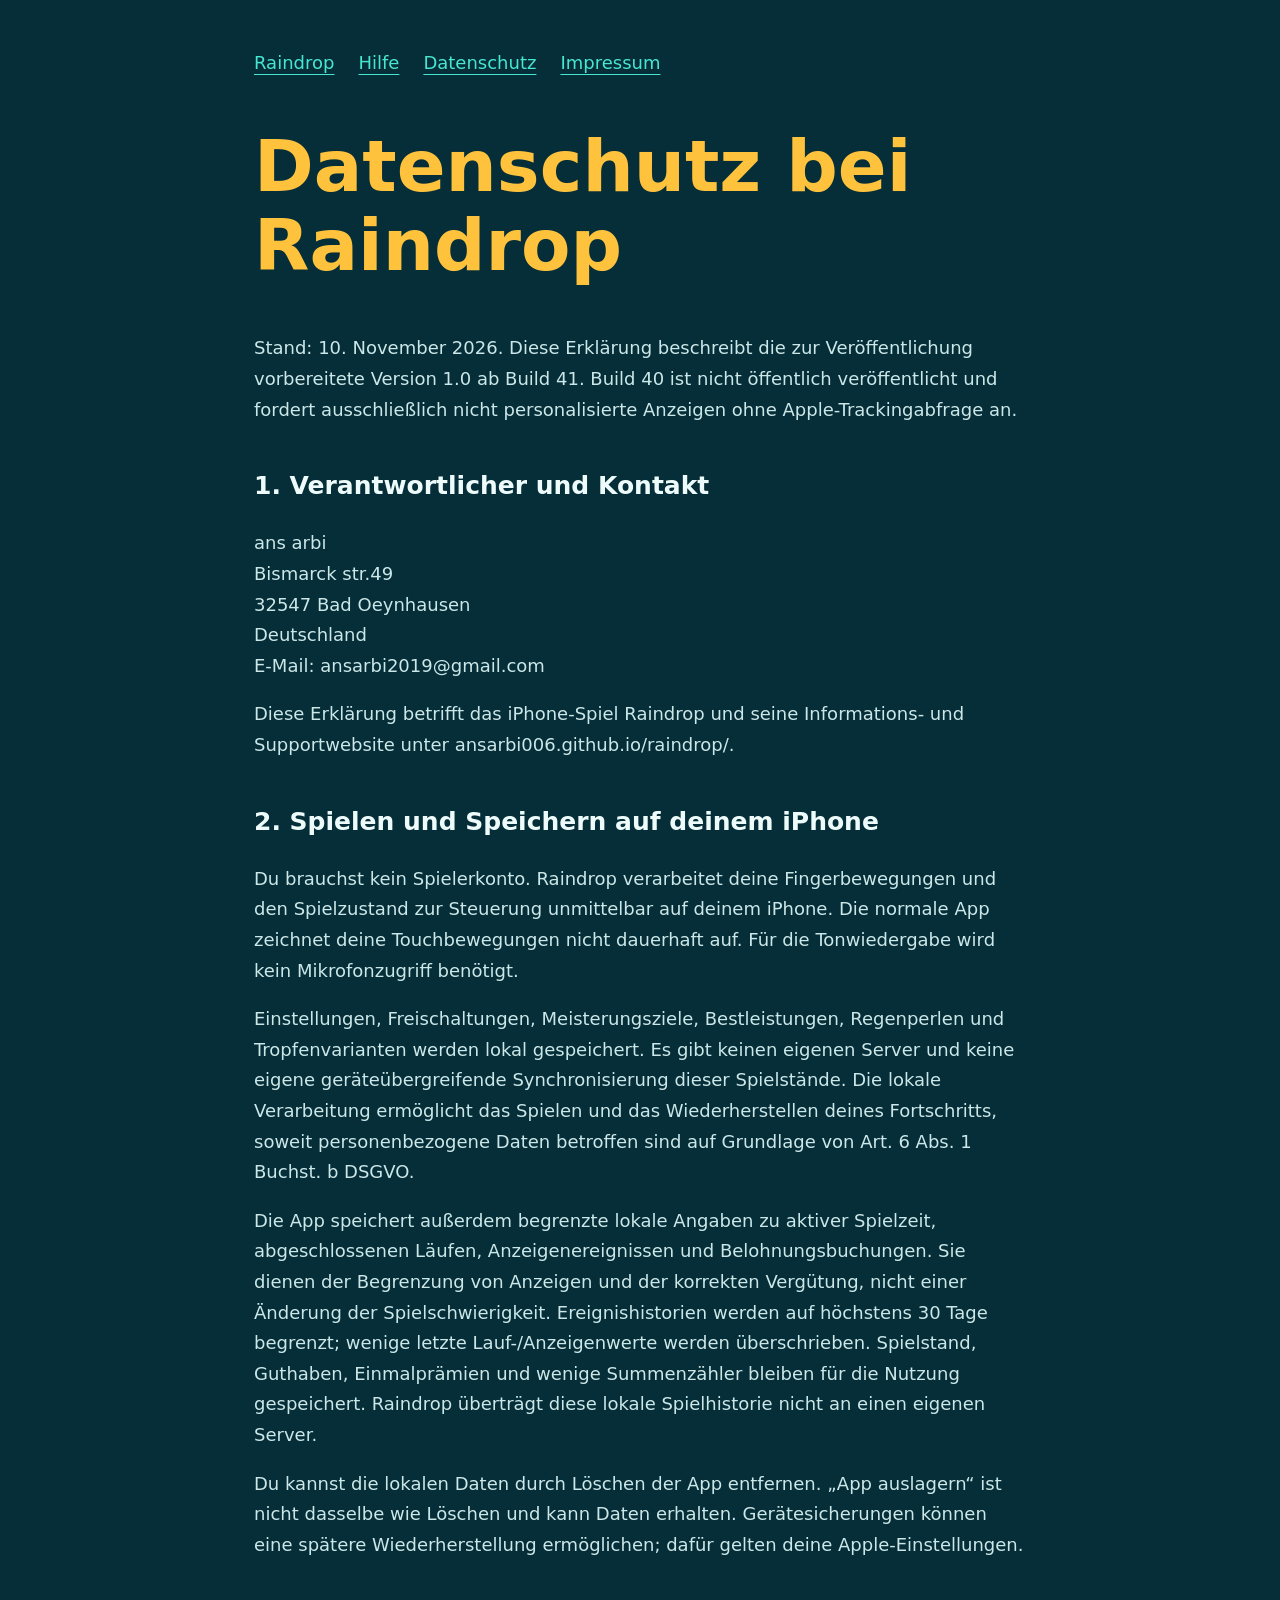
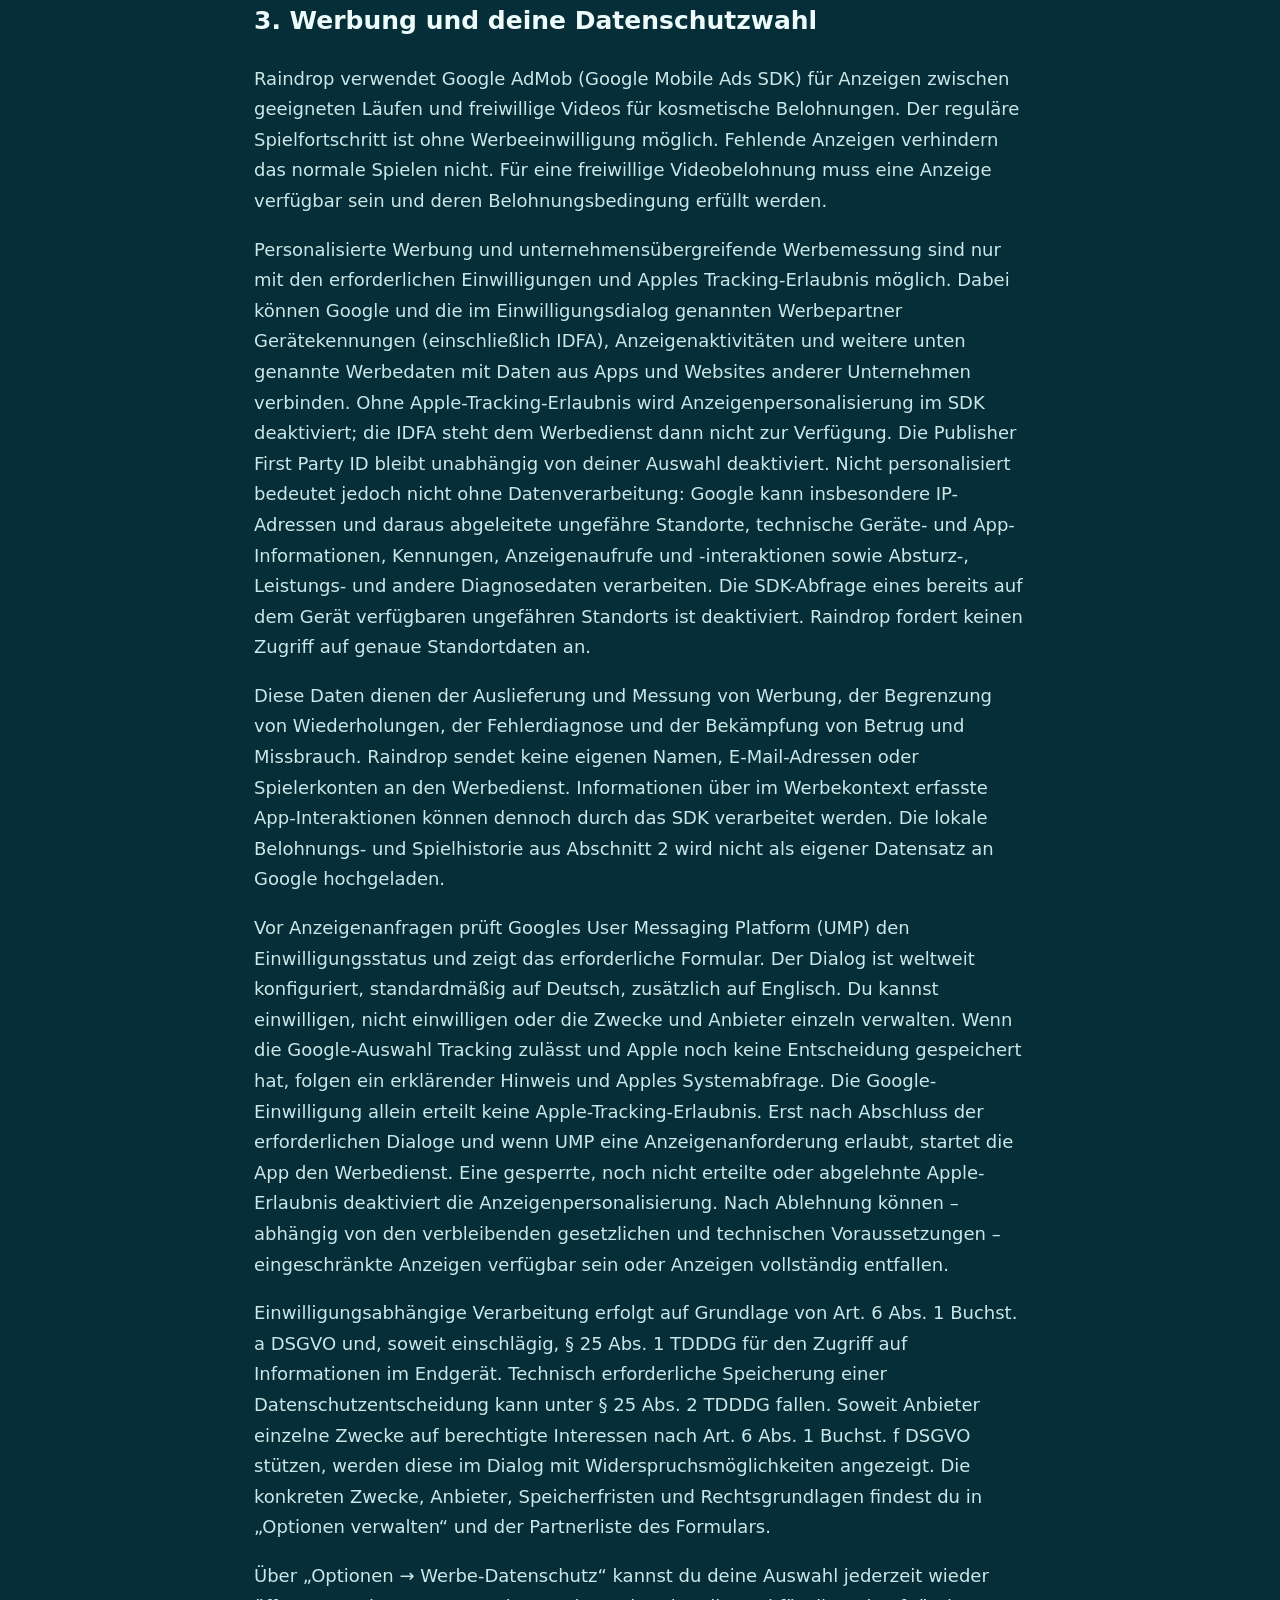
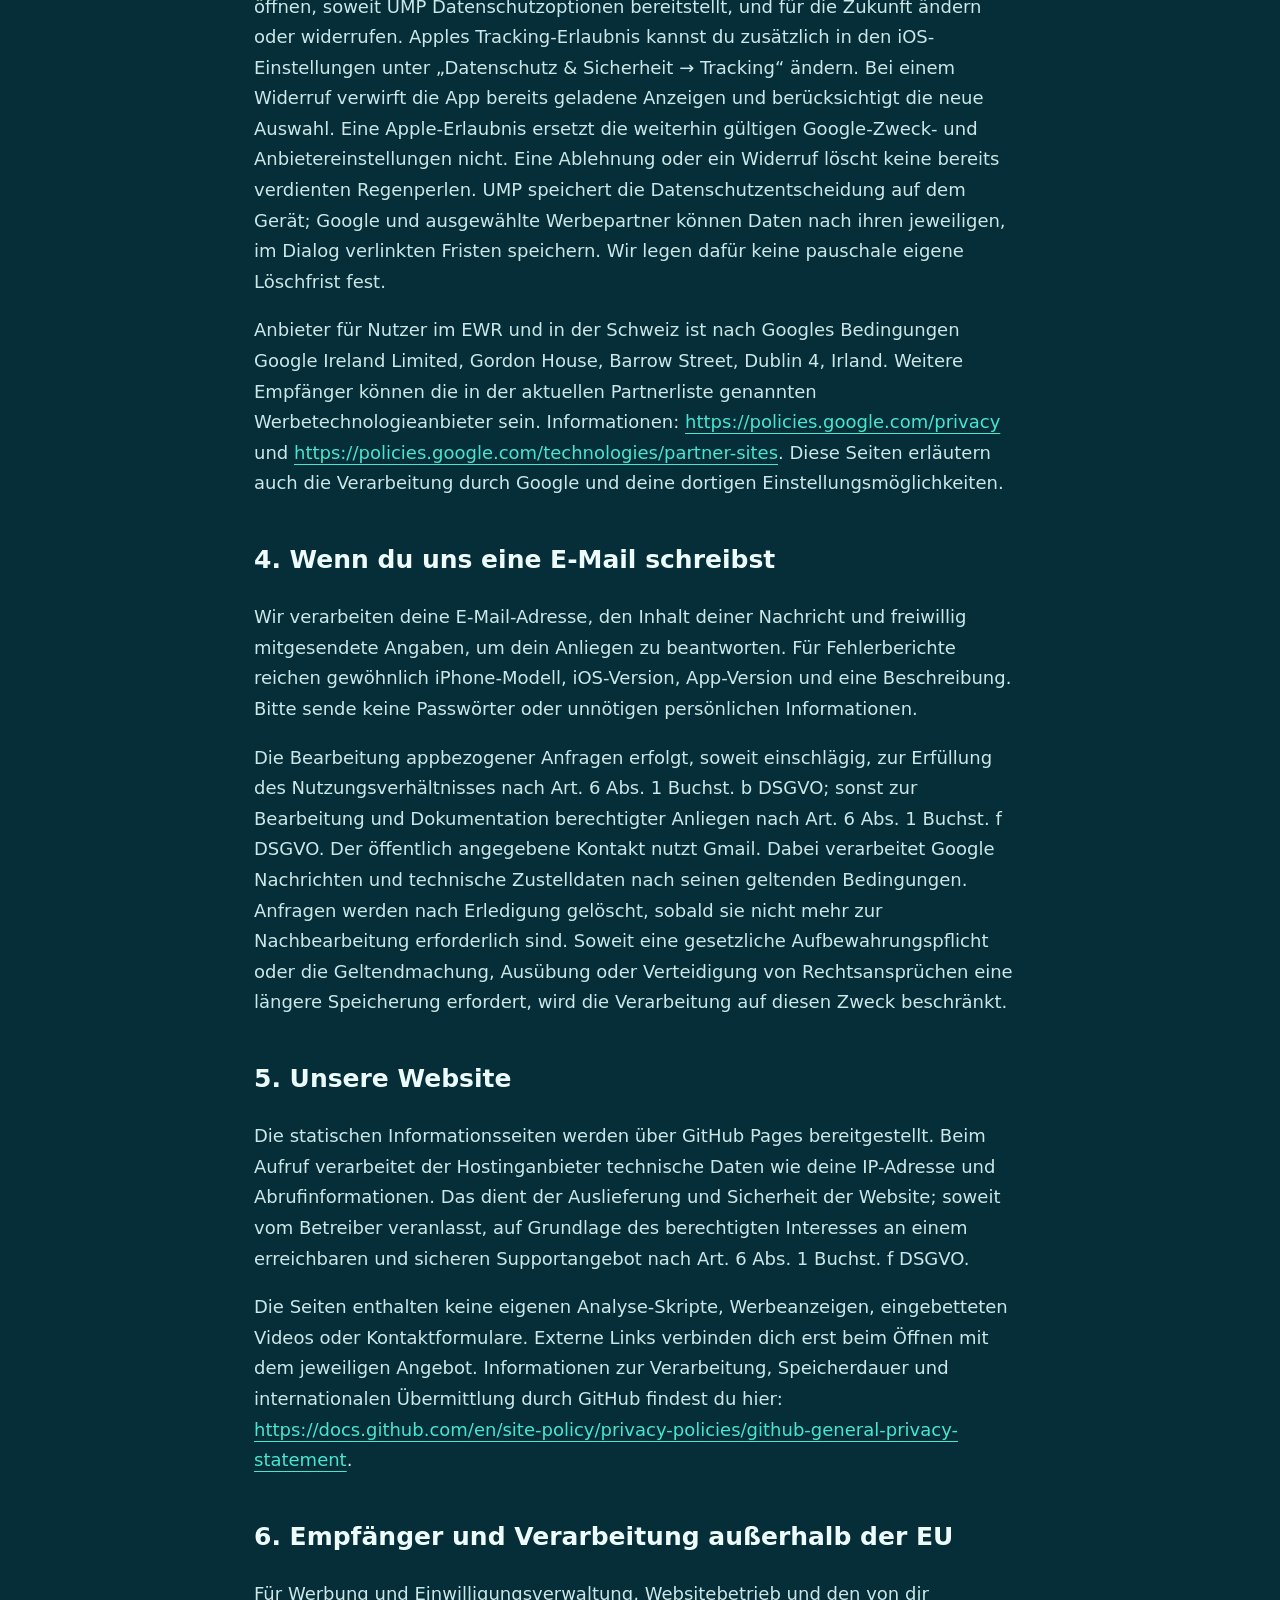
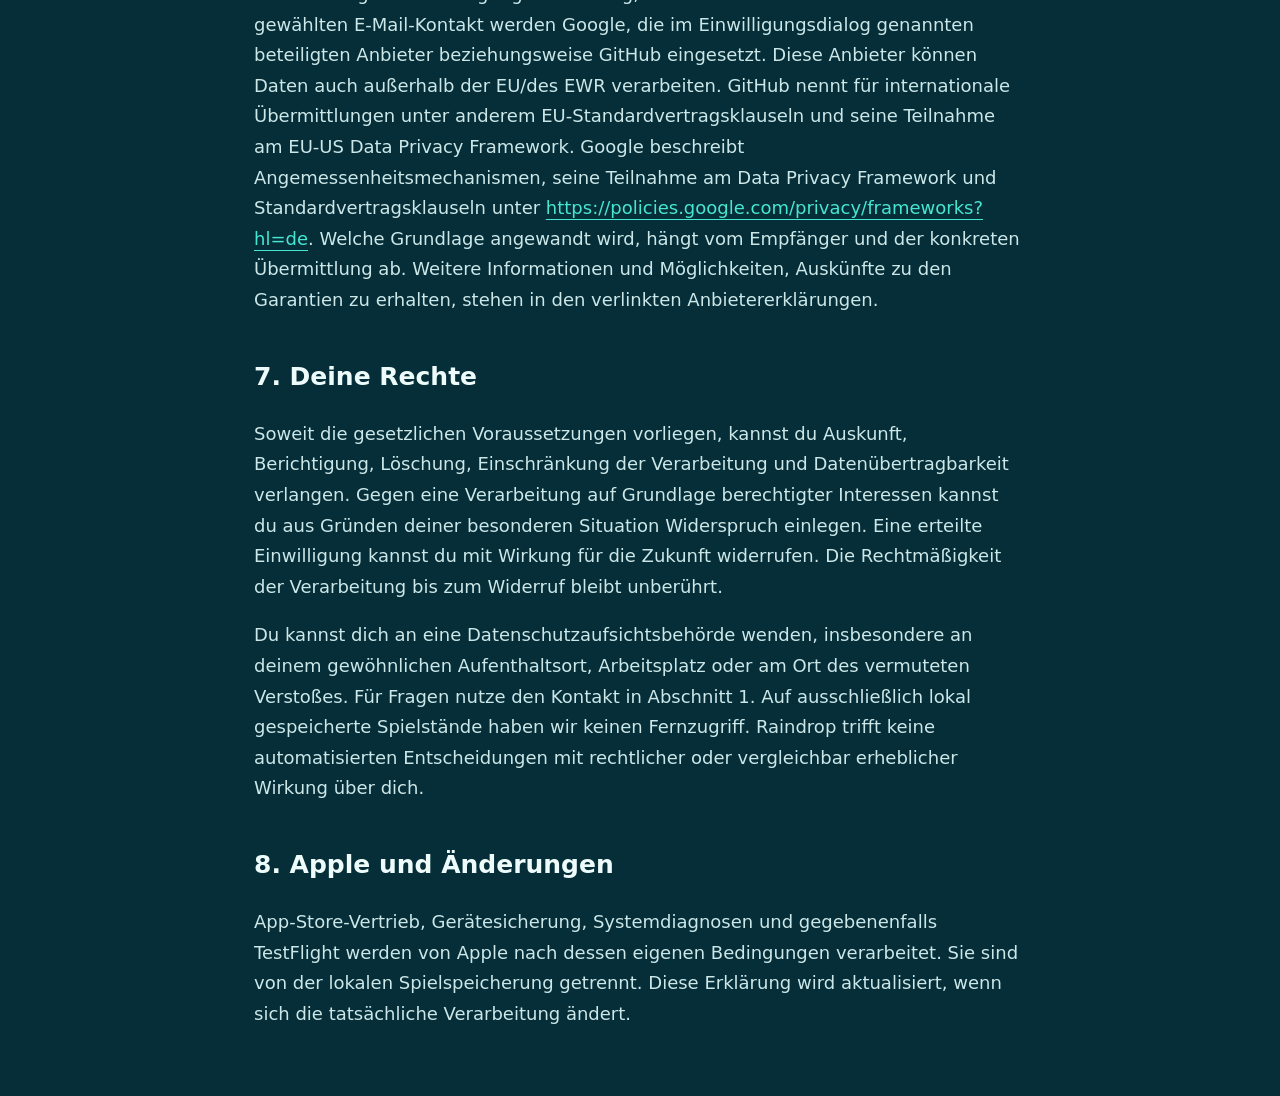
==== commit b57b4b0f: "Explain Raindrop ATT choice and conditional ad personalization" ====
--- a/raindrop/privacy.html
+++ b/raindrop/privacy.html
@@ -1,7 +1,7 @@
 <!doctype html>
 <html lang="de"><head><meta charset="utf-8"><meta name="viewport" content="width=device-width,initial-scale=1"><title>Datenschutz · Raindrop</title><link rel="stylesheet" href="style.css"></head><body><main><nav aria-label="Navigation"><a href="./">Raindrop</a><a href="support.html">Hilfe</a><a href="privacy.html">Datenschutz</a><a href="impressum.html">Impressum</a></nav>
 <h1>Datenschutz bei Raindrop</h1>
-<p>Stand: 8. November 2026. Diese Erklärung beschreibt die Werbefunktionen der zur Veröffentlichung vorbereiteten Version 1.0. In älteren Vorbereitungsversionen, insbesondere Build 39, ist produktive Werbung noch ausgeschaltet.</p>
+<p>Stand: 10. November 2026. Diese Erklärung beschreibt die zur Veröffentlichung vorbereitete Version 1.0 ab Build 41. Build 40 ist nicht öffentlich veröffentlicht und fordert ausschließlich nicht personalisierte Anzeigen ohne Apple-Trackingabfrage an.</p>
 <h2>1. Verantwortlicher und Kontakt</h2>
 <p>ans arbi<br>Bismarck str.49<br>32547 Bad Oeynhausen<br>Deutschland<br>E-Mail: ansarbi2019@gmail.com</p>
 <p>Diese Erklärung betrifft das iPhone-Spiel Raindrop und seine Informations- und Supportwebsite unter ansarbi006.github.io/raindrop/.</p>
@@ -12,11 +12,11 @@
 <p>Du kannst die lokalen Daten durch Löschen der App entfernen. „App auslagern“ ist nicht dasselbe wie Löschen und kann Daten erhalten. Gerätesicherungen können eine spätere Wiederherstellung ermöglichen; dafür gelten deine Apple-Einstellungen.</p>
 <h2>3. Werbung und deine Datenschutzwahl</h2>
 <p>Raindrop verwendet Google AdMob (Google Mobile Ads SDK) für Anzeigen zwischen geeigneten Läufen und freiwillige Videos für kosmetische Belohnungen. Der reguläre Spielfortschritt ist ohne Werbeeinwilligung möglich. Fehlende Anzeigen verhindern das normale Spielen nicht. Für eine freiwillige Videobelohnung muss eine Anzeige verfügbar sein und deren Belohnungsbedingung erfüllt werden.</p>
-<p>Die erste werbeaktive Fassung fordert nicht personalisierte Anzeigen an. Die Personalisierung und die Publisher First Party ID sind im SDK deaktiviert. Raindrop fordert keine Tracking-Erlaubnis an und greift nicht auf die Apple-Werbekennung IDFA zu. Nicht personalisiert bedeutet jedoch nicht ohne Datenverarbeitung: Google kann insbesondere IP-Adressen und daraus abgeleitete ungefähre Standorte, technische Geräte- und App-Informationen, Kennungen, Anzeigenaufrufe und -interaktionen sowie Absturz-, Leistungs- und andere Diagnosedaten verarbeiten. Die SDK-Abfrage eines bereits auf dem Gerät verfügbaren ungefähren Standorts ist deaktiviert. Raindrop fordert keinen Zugriff auf genaue Standortdaten an.</p>
+<p>Personalisierte Werbung und unternehmensübergreifende Werbemessung sind nur mit den erforderlichen Einwilligungen und Apples Tracking-Erlaubnis möglich. Dabei können Google und die im Einwilligungsdialog genannten Werbepartner Gerätekennungen (einschließlich IDFA), Anzeigenaktivitäten und weitere unten genannte Werbedaten mit Daten aus Apps und Websites anderer Unternehmen verbinden. Ohne Apple-Tracking-Erlaubnis wird Anzeigenpersonalisierung im SDK deaktiviert; die IDFA steht dem Werbedienst dann nicht zur Verfügung. Die Publisher First Party ID bleibt unabhängig von deiner Auswahl deaktiviert. Nicht personalisiert bedeutet jedoch nicht ohne Datenverarbeitung: Google kann insbesondere IP-Adressen und daraus abgeleitete ungefähre Standorte, technische Geräte- und App-Informationen, Kennungen, Anzeigenaufrufe und -interaktionen sowie Absturz-, Leistungs- und andere Diagnosedaten verarbeiten. Die SDK-Abfrage eines bereits auf dem Gerät verfügbaren ungefähren Standorts ist deaktiviert. Raindrop fordert keinen Zugriff auf genaue Standortdaten an.</p>
 <p>Diese Daten dienen der Auslieferung und Messung von Werbung, der Begrenzung von Wiederholungen, der Fehlerdiagnose und der Bekämpfung von Betrug und Missbrauch. Raindrop sendet keine eigenen Namen, E-Mail-Adressen oder Spielerkonten an den Werbedienst. Informationen über im Werbekontext erfasste App-Interaktionen können dennoch durch das SDK verarbeitet werden. Die lokale Belohnungs- und Spielhistorie aus Abschnitt 2 wird nicht als eigener Datensatz an Google hochgeladen.</p>
-<p>Vor Anzeigenanfragen prüft Googles User Messaging Platform (UMP) den Einwilligungsstatus und zeigt das erforderliche Formular. Der Dialog ist weltweit konfiguriert, standardmäßig auf Deutsch, zusätzlich auf Englisch. Du kannst einwilligen, nicht einwilligen oder die Zwecke und Anbieter einzeln verwalten. Die Standardtexte des Anbieters nennen auch personalisierte Werbung; eine Zustimmung hebt die in Raindrop deaktivierte Anzeigenpersonalisierung nicht auf. Nur wenn UMP eine Anzeigenanforderung erlaubt, startet die App den Werbedienst. Nach Ablehnung können – abhängig von den verbleibenden gesetzlichen und technischen Voraussetzungen – eingeschränkte Anzeigen verfügbar sein oder Anzeigen vollständig entfallen.</p>
+<p>Vor Anzeigenanfragen prüft Googles User Messaging Platform (UMP) den Einwilligungsstatus und zeigt das erforderliche Formular. Der Dialog ist weltweit konfiguriert, standardmäßig auf Deutsch, zusätzlich auf Englisch. Du kannst einwilligen, nicht einwilligen oder die Zwecke und Anbieter einzeln verwalten. Wenn die Google-Auswahl Tracking zulässt und Apple noch keine Entscheidung gespeichert hat, folgen ein erklärender Hinweis und Apples Systemabfrage. Die Google-Einwilligung allein erteilt keine Apple-Tracking-Erlaubnis. Erst nach Abschluss der erforderlichen Dialoge und wenn UMP eine Anzeigenanforderung erlaubt, startet die App den Werbedienst. Eine gesperrte, noch nicht erteilte oder abgelehnte Apple-Erlaubnis deaktiviert die Anzeigenpersonalisierung. Nach Ablehnung können – abhängig von den verbleibenden gesetzlichen und technischen Voraussetzungen – eingeschränkte Anzeigen verfügbar sein oder Anzeigen vollständig entfallen.</p>
 <p>Einwilligungsabhängige Verarbeitung erfolgt auf Grundlage von Art. 6 Abs. 1 Buchst. a DSGVO und, soweit einschlägig, § 25 Abs. 1 TDDDG für den Zugriff auf Informationen im Endgerät. Technisch erforderliche Speicherung einer Datenschutzentscheidung kann unter § 25 Abs. 2 TDDDG fallen. Soweit Anbieter einzelne Zwecke auf berechtigte Interessen nach Art. 6 Abs. 1 Buchst. f DSGVO stützen, werden diese im Dialog mit Widerspruchsmöglichkeiten angezeigt. Die konkreten Zwecke, Anbieter, Speicherfristen und Rechtsgrundlagen findest du in „Optionen verwalten“ und der Partnerliste des Formulars.</p>
-<p>Über „Optionen → Werbe-Datenschutz“ kannst du deine Auswahl jederzeit wieder öffnen, soweit UMP Datenschutzoptionen bereitstellt, und für die Zukunft ändern oder widerrufen. Die App verwirft bei einer Änderung bereits geladene Anzeigen und berücksichtigt die neue Auswahl. Eine Ablehnung oder ein Widerruf löscht keine bereits verdienten Regenperlen. UMP speichert die Datenschutzentscheidung auf dem Gerät; Google und ausgewählte Werbepartner können Daten nach ihren jeweiligen, im Dialog verlinkten Fristen speichern. Wir legen dafür keine pauschale eigene Löschfrist fest.</p>
+<p>Über „Optionen → Werbe-Datenschutz“ kannst du deine Auswahl jederzeit wieder öffnen, soweit UMP Datenschutzoptionen bereitstellt, und für die Zukunft ändern oder widerrufen. Apples Tracking-Erlaubnis kannst du zusätzlich in den iOS-Einstellungen unter „Datenschutz & Sicherheit → Tracking“ ändern. Bei einem Widerruf verwirft die App bereits geladene Anzeigen und berücksichtigt die neue Auswahl. Eine Apple-Erlaubnis ersetzt die weiterhin gültigen Google-Zweck- und Anbietereinstellungen nicht. Eine Ablehnung oder ein Widerruf löscht keine bereits verdienten Regenperlen. UMP speichert die Datenschutzentscheidung auf dem Gerät; Google und ausgewählte Werbepartner können Daten nach ihren jeweiligen, im Dialog verlinkten Fristen speichern. Wir legen dafür keine pauschale eigene Löschfrist fest.</p>
 <p>Anbieter für Nutzer im EWR und in der Schweiz ist nach Googles Bedingungen Google Ireland Limited, Gordon House, Barrow Street, Dublin 4, Irland. Weitere Empfänger können die in der aktuellen Partnerliste genannten Werbetechnologieanbieter sein. Informationen: <a href="https://policies.google.com/privacy">https://policies.google.com/privacy</a> und <a href="https://policies.google.com/technologies/partner-sites">https://policies.google.com/technologies/partner-sites</a>. Diese Seiten erläutern auch die Verarbeitung durch Google und deine dortigen Einstellungsmöglichkeiten.</p>
 <h2>4. Wenn du uns eine E-Mail schreibst</h2>
 <p>Wir verarbeiten deine E-Mail-Adresse, den Inhalt deiner Nachricht und freiwillig mitgesendete Angaben, um dein Anliegen zu beantworten. Für Fehlerberichte reichen gewöhnlich iPhone-Modell, iOS-Version, App-Version und eine Beschreibung. Bitte sende keine Passwörter oder unnötigen persönlichen Informationen.</p>
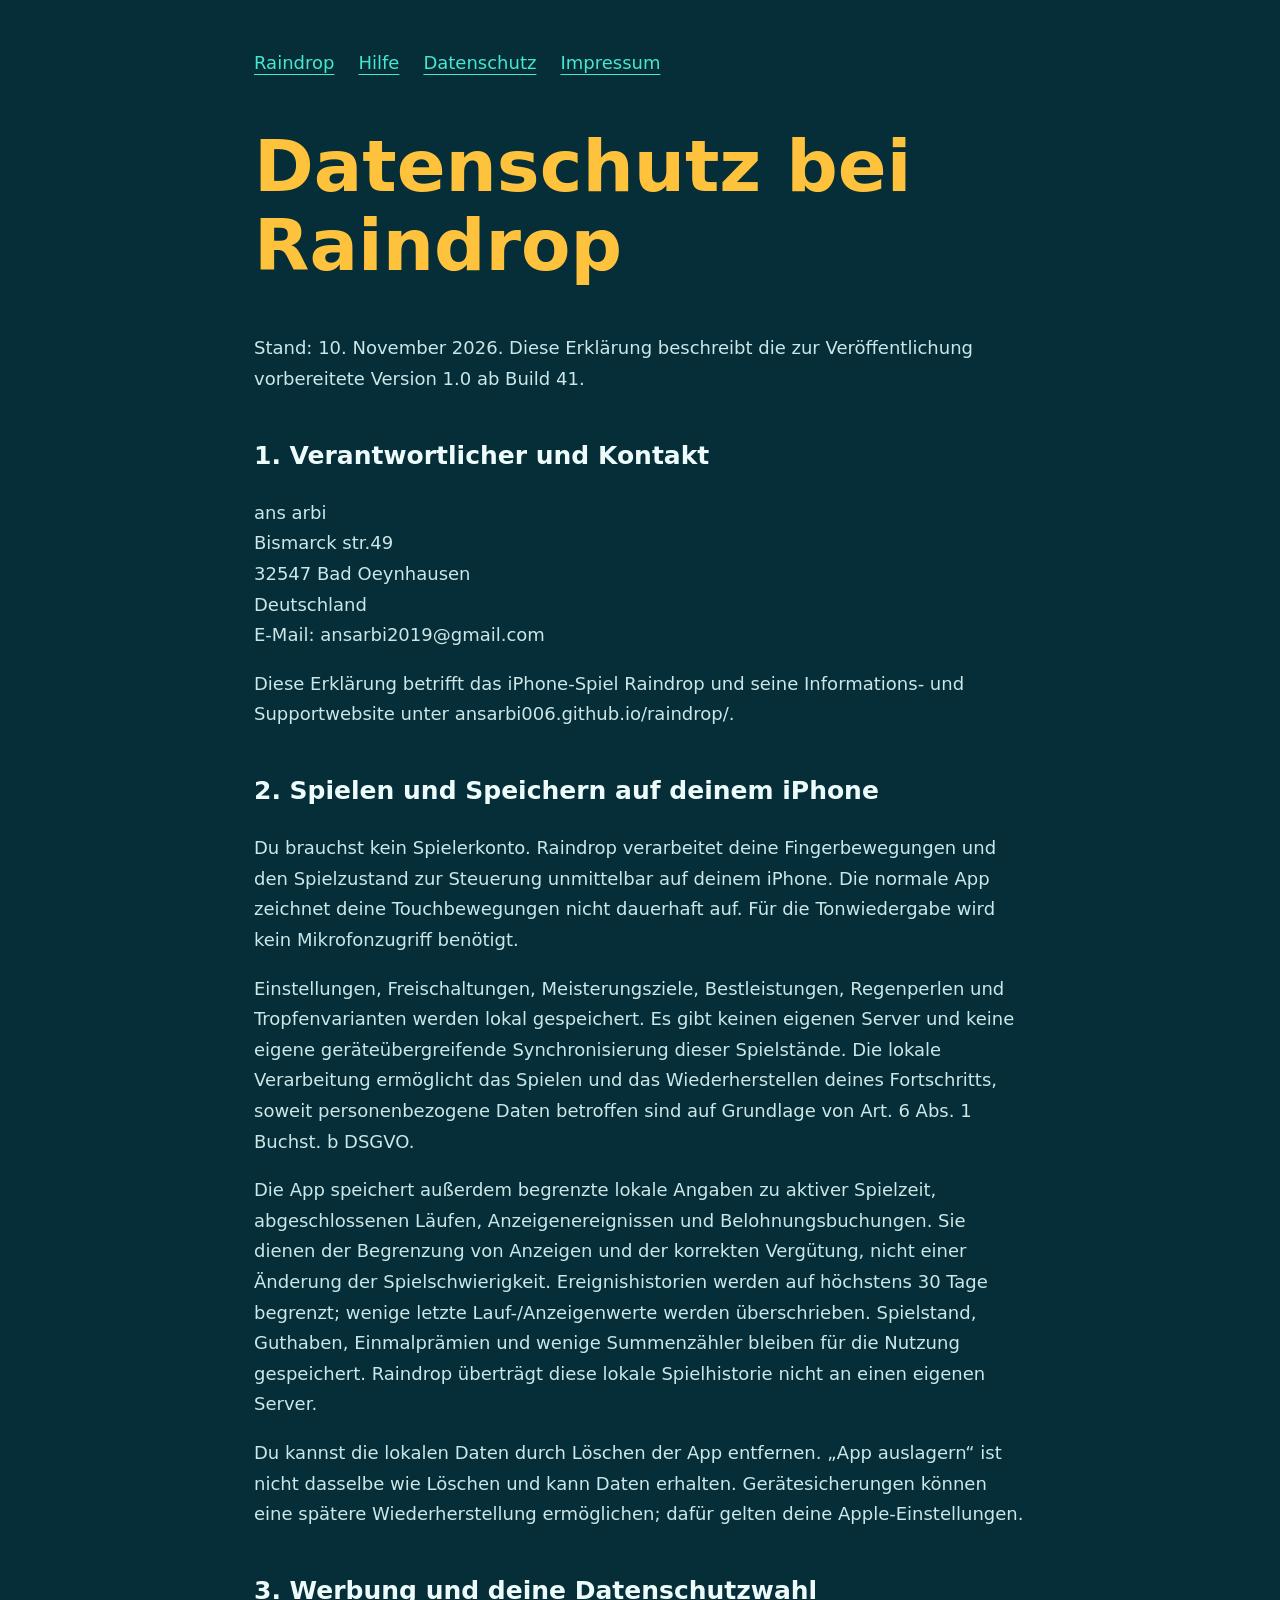
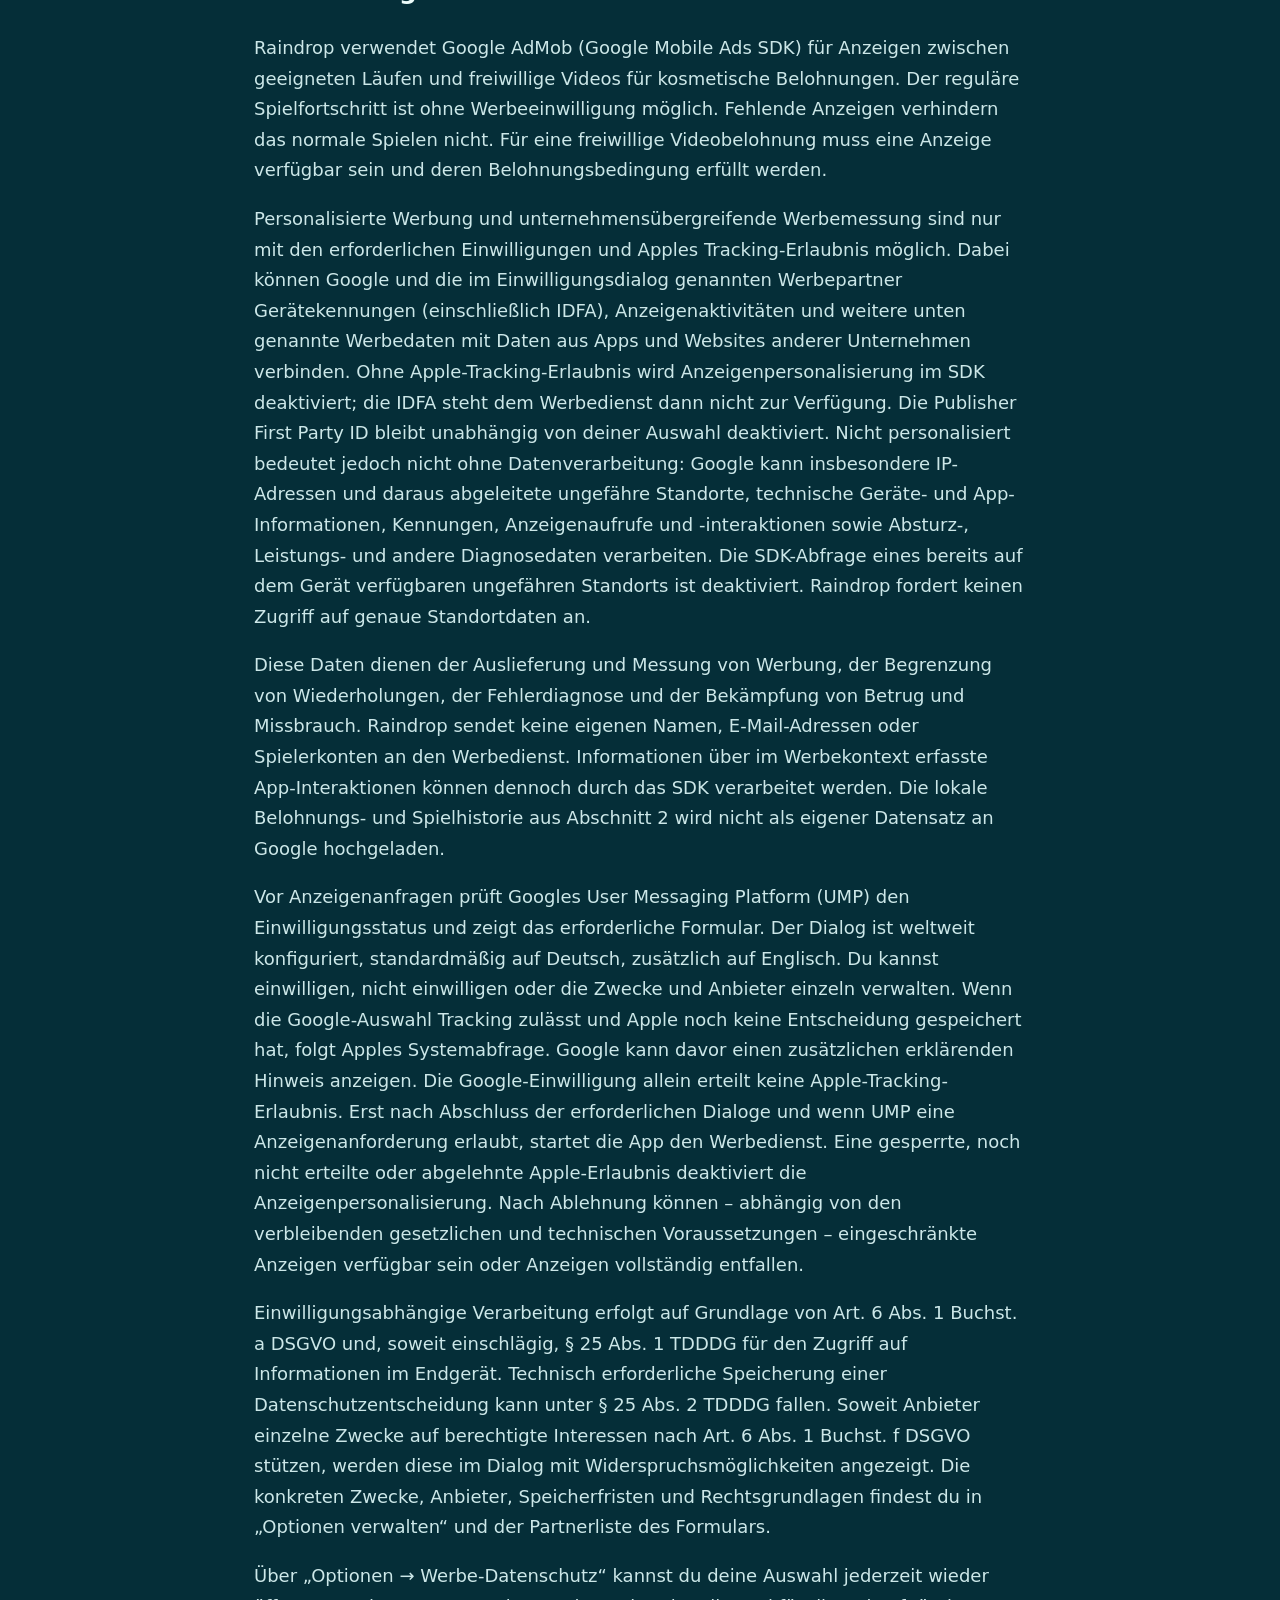
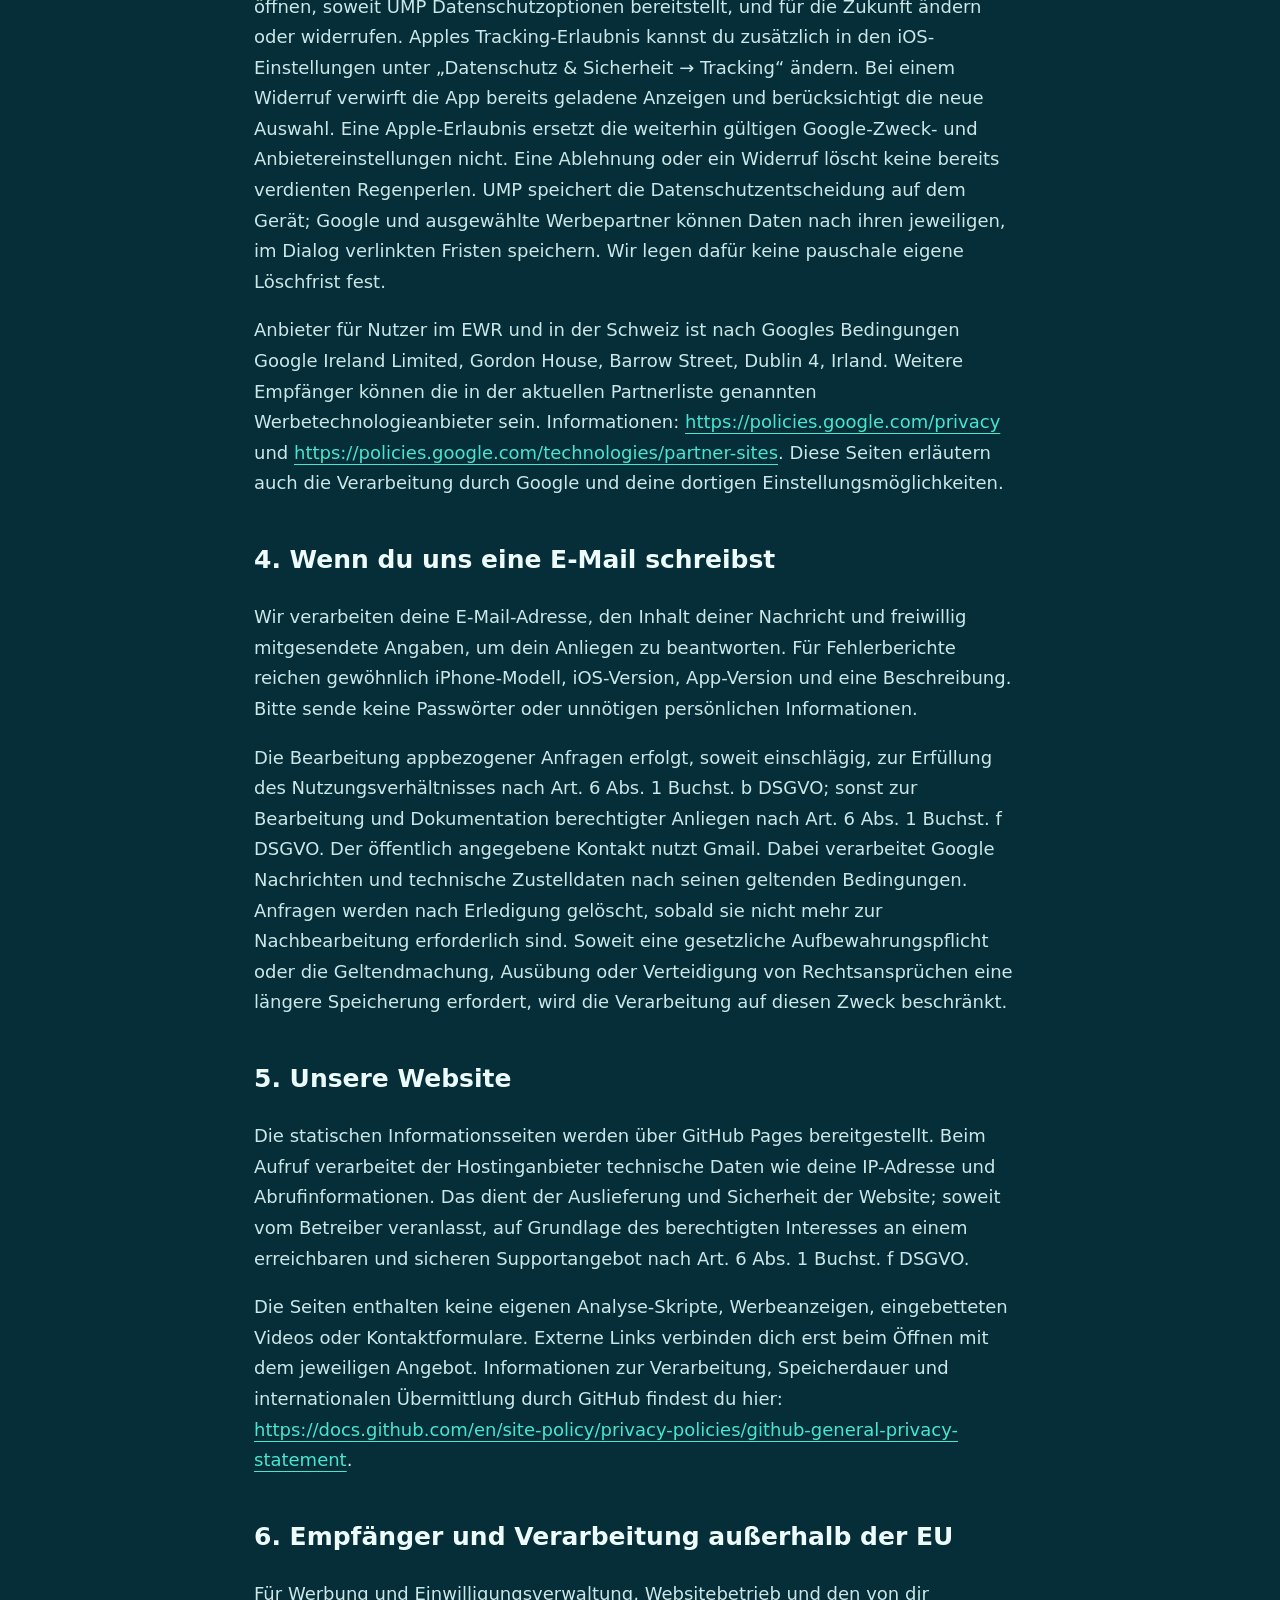
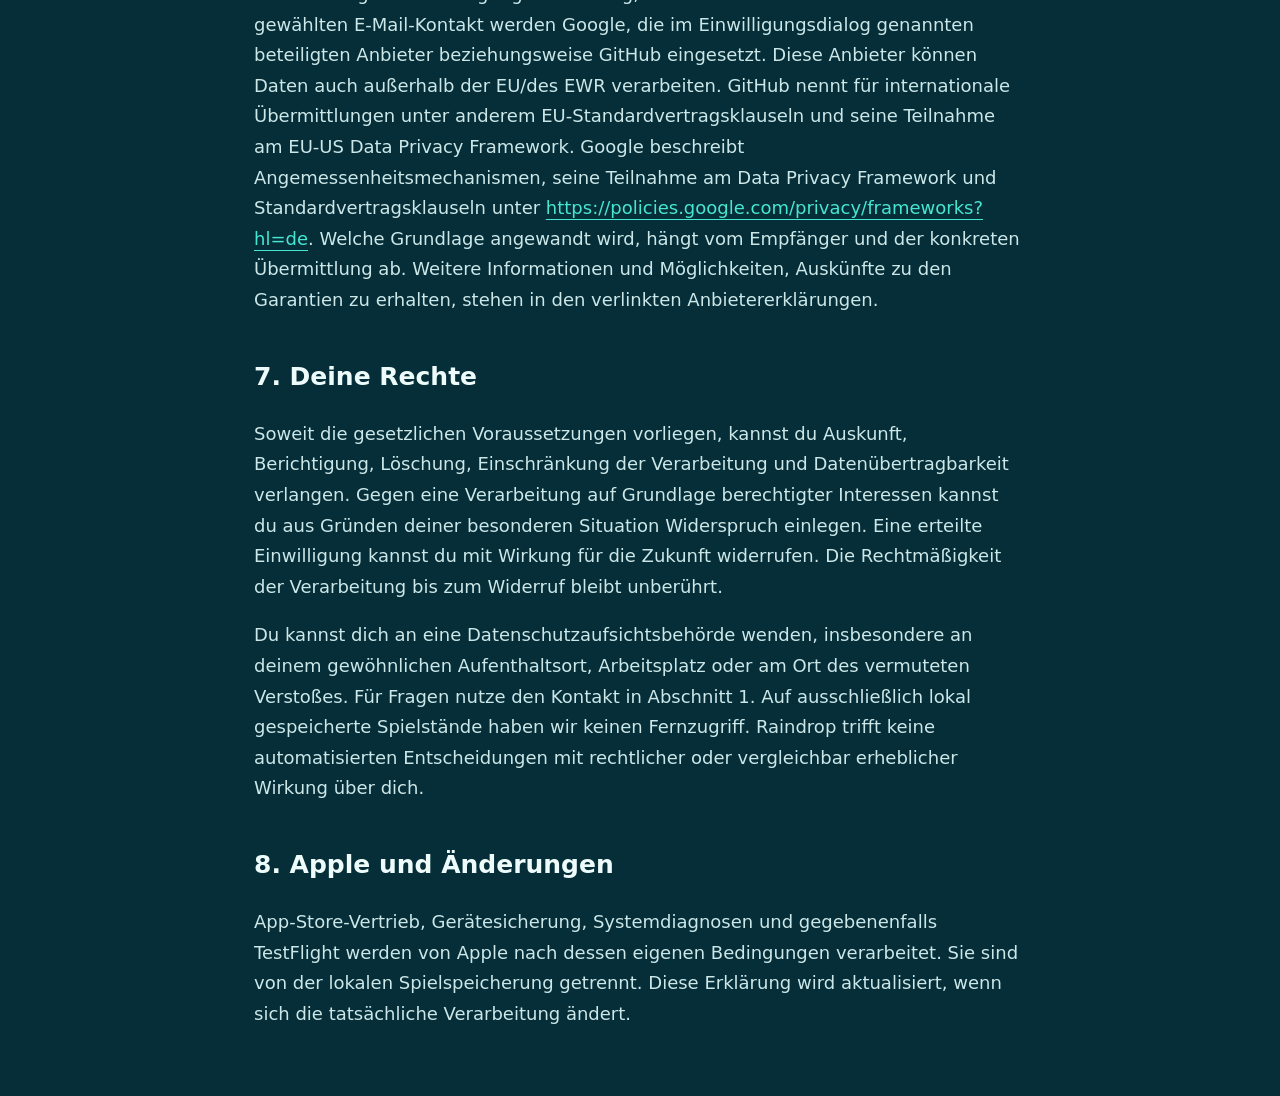
==== commit 9921f9e5: "Clarify optional explanatory screen in consent flow" ====
--- a/raindrop/privacy.html
+++ b/raindrop/privacy.html
@@ -1,7 +1,7 @@
 <!doctype html>
 <html lang="de"><head><meta charset="utf-8"><meta name="viewport" content="width=device-width,initial-scale=1"><title>Datenschutz · Raindrop</title><link rel="stylesheet" href="style.css"></head><body><main><nav aria-label="Navigation"><a href="./">Raindrop</a><a href="support.html">Hilfe</a><a href="privacy.html">Datenschutz</a><a href="impressum.html">Impressum</a></nav>
 <h1>Datenschutz bei Raindrop</h1>
-<p>Stand: 10. November 2026. Diese Erklärung beschreibt die zur Veröffentlichung vorbereitete Version 1.0 ab Build 41. Build 40 ist nicht öffentlich veröffentlicht und fordert ausschließlich nicht personalisierte Anzeigen ohne Apple-Trackingabfrage an.</p>
+<p>Stand: 10. November 2026. Diese Erklärung beschreibt die zur Veröffentlichung vorbereitete Version 1.0 ab Build 41.</p>
 <h2>1. Verantwortlicher und Kontakt</h2>
 <p>ans arbi<br>Bismarck str.49<br>32547 Bad Oeynhausen<br>Deutschland<br>E-Mail: ansarbi2019@gmail.com</p>
 <p>Diese Erklärung betrifft das iPhone-Spiel Raindrop und seine Informations- und Supportwebsite unter ansarbi006.github.io/raindrop/.</p>
@@ -14,7 +14,7 @@
 <p>Raindrop verwendet Google AdMob (Google Mobile Ads SDK) für Anzeigen zwischen geeigneten Läufen und freiwillige Videos für kosmetische Belohnungen. Der reguläre Spielfortschritt ist ohne Werbeeinwilligung möglich. Fehlende Anzeigen verhindern das normale Spielen nicht. Für eine freiwillige Videobelohnung muss eine Anzeige verfügbar sein und deren Belohnungsbedingung erfüllt werden.</p>
 <p>Personalisierte Werbung und unternehmensübergreifende Werbemessung sind nur mit den erforderlichen Einwilligungen und Apples Tracking-Erlaubnis möglich. Dabei können Google und die im Einwilligungsdialog genannten Werbepartner Gerätekennungen (einschließlich IDFA), Anzeigenaktivitäten und weitere unten genannte Werbedaten mit Daten aus Apps und Websites anderer Unternehmen verbinden. Ohne Apple-Tracking-Erlaubnis wird Anzeigenpersonalisierung im SDK deaktiviert; die IDFA steht dem Werbedienst dann nicht zur Verfügung. Die Publisher First Party ID bleibt unabhängig von deiner Auswahl deaktiviert. Nicht personalisiert bedeutet jedoch nicht ohne Datenverarbeitung: Google kann insbesondere IP-Adressen und daraus abgeleitete ungefähre Standorte, technische Geräte- und App-Informationen, Kennungen, Anzeigenaufrufe und -interaktionen sowie Absturz-, Leistungs- und andere Diagnosedaten verarbeiten. Die SDK-Abfrage eines bereits auf dem Gerät verfügbaren ungefähren Standorts ist deaktiviert. Raindrop fordert keinen Zugriff auf genaue Standortdaten an.</p>
 <p>Diese Daten dienen der Auslieferung und Messung von Werbung, der Begrenzung von Wiederholungen, der Fehlerdiagnose und der Bekämpfung von Betrug und Missbrauch. Raindrop sendet keine eigenen Namen, E-Mail-Adressen oder Spielerkonten an den Werbedienst. Informationen über im Werbekontext erfasste App-Interaktionen können dennoch durch das SDK verarbeitet werden. Die lokale Belohnungs- und Spielhistorie aus Abschnitt 2 wird nicht als eigener Datensatz an Google hochgeladen.</p>
-<p>Vor Anzeigenanfragen prüft Googles User Messaging Platform (UMP) den Einwilligungsstatus und zeigt das erforderliche Formular. Der Dialog ist weltweit konfiguriert, standardmäßig auf Deutsch, zusätzlich auf Englisch. Du kannst einwilligen, nicht einwilligen oder die Zwecke und Anbieter einzeln verwalten. Wenn die Google-Auswahl Tracking zulässt und Apple noch keine Entscheidung gespeichert hat, folgen ein erklärender Hinweis und Apples Systemabfrage. Die Google-Einwilligung allein erteilt keine Apple-Tracking-Erlaubnis. Erst nach Abschluss der erforderlichen Dialoge und wenn UMP eine Anzeigenanforderung erlaubt, startet die App den Werbedienst. Eine gesperrte, noch nicht erteilte oder abgelehnte Apple-Erlaubnis deaktiviert die Anzeigenpersonalisierung. Nach Ablehnung können – abhängig von den verbleibenden gesetzlichen und technischen Voraussetzungen – eingeschränkte Anzeigen verfügbar sein oder Anzeigen vollständig entfallen.</p>
+<p>Vor Anzeigenanfragen prüft Googles User Messaging Platform (UMP) den Einwilligungsstatus und zeigt das erforderliche Formular. Der Dialog ist weltweit konfiguriert, standardmäßig auf Deutsch, zusätzlich auf Englisch. Du kannst einwilligen, nicht einwilligen oder die Zwecke und Anbieter einzeln verwalten. Wenn die Google-Auswahl Tracking zulässt und Apple noch keine Entscheidung gespeichert hat, folgt Apples Systemabfrage. Google kann davor einen zusätzlichen erklärenden Hinweis anzeigen. Die Google-Einwilligung allein erteilt keine Apple-Tracking-Erlaubnis. Erst nach Abschluss der erforderlichen Dialoge und wenn UMP eine Anzeigenanforderung erlaubt, startet die App den Werbedienst. Eine gesperrte, noch nicht erteilte oder abgelehnte Apple-Erlaubnis deaktiviert die Anzeigenpersonalisierung. Nach Ablehnung können – abhängig von den verbleibenden gesetzlichen und technischen Voraussetzungen – eingeschränkte Anzeigen verfügbar sein oder Anzeigen vollständig entfallen.</p>
 <p>Einwilligungsabhängige Verarbeitung erfolgt auf Grundlage von Art. 6 Abs. 1 Buchst. a DSGVO und, soweit einschlägig, § 25 Abs. 1 TDDDG für den Zugriff auf Informationen im Endgerät. Technisch erforderliche Speicherung einer Datenschutzentscheidung kann unter § 25 Abs. 2 TDDDG fallen. Soweit Anbieter einzelne Zwecke auf berechtigte Interessen nach Art. 6 Abs. 1 Buchst. f DSGVO stützen, werden diese im Dialog mit Widerspruchsmöglichkeiten angezeigt. Die konkreten Zwecke, Anbieter, Speicherfristen und Rechtsgrundlagen findest du in „Optionen verwalten“ und der Partnerliste des Formulars.</p>
 <p>Über „Optionen → Werbe-Datenschutz“ kannst du deine Auswahl jederzeit wieder öffnen, soweit UMP Datenschutzoptionen bereitstellt, und für die Zukunft ändern oder widerrufen. Apples Tracking-Erlaubnis kannst du zusätzlich in den iOS-Einstellungen unter „Datenschutz & Sicherheit → Tracking“ ändern. Bei einem Widerruf verwirft die App bereits geladene Anzeigen und berücksichtigt die neue Auswahl. Eine Apple-Erlaubnis ersetzt die weiterhin gültigen Google-Zweck- und Anbietereinstellungen nicht. Eine Ablehnung oder ein Widerruf löscht keine bereits verdienten Regenperlen. UMP speichert die Datenschutzentscheidung auf dem Gerät; Google und ausgewählte Werbepartner können Daten nach ihren jeweiligen, im Dialog verlinkten Fristen speichern. Wir legen dafür keine pauschale eigene Löschfrist fest.</p>
 <p>Anbieter für Nutzer im EWR und in der Schweiz ist nach Googles Bedingungen Google Ireland Limited, Gordon House, Barrow Street, Dublin 4, Irland. Weitere Empfänger können die in der aktuellen Partnerliste genannten Werbetechnologieanbieter sein. Informationen: <a href="https://policies.google.com/privacy">https://policies.google.com/privacy</a> und <a href="https://policies.google.com/technologies/partner-sites">https://policies.google.com/technologies/partner-sites</a>. Diese Seiten erläutern auch die Verarbeitung durch Google und deine dortigen Einstellungsmöglichkeiten.</p>
